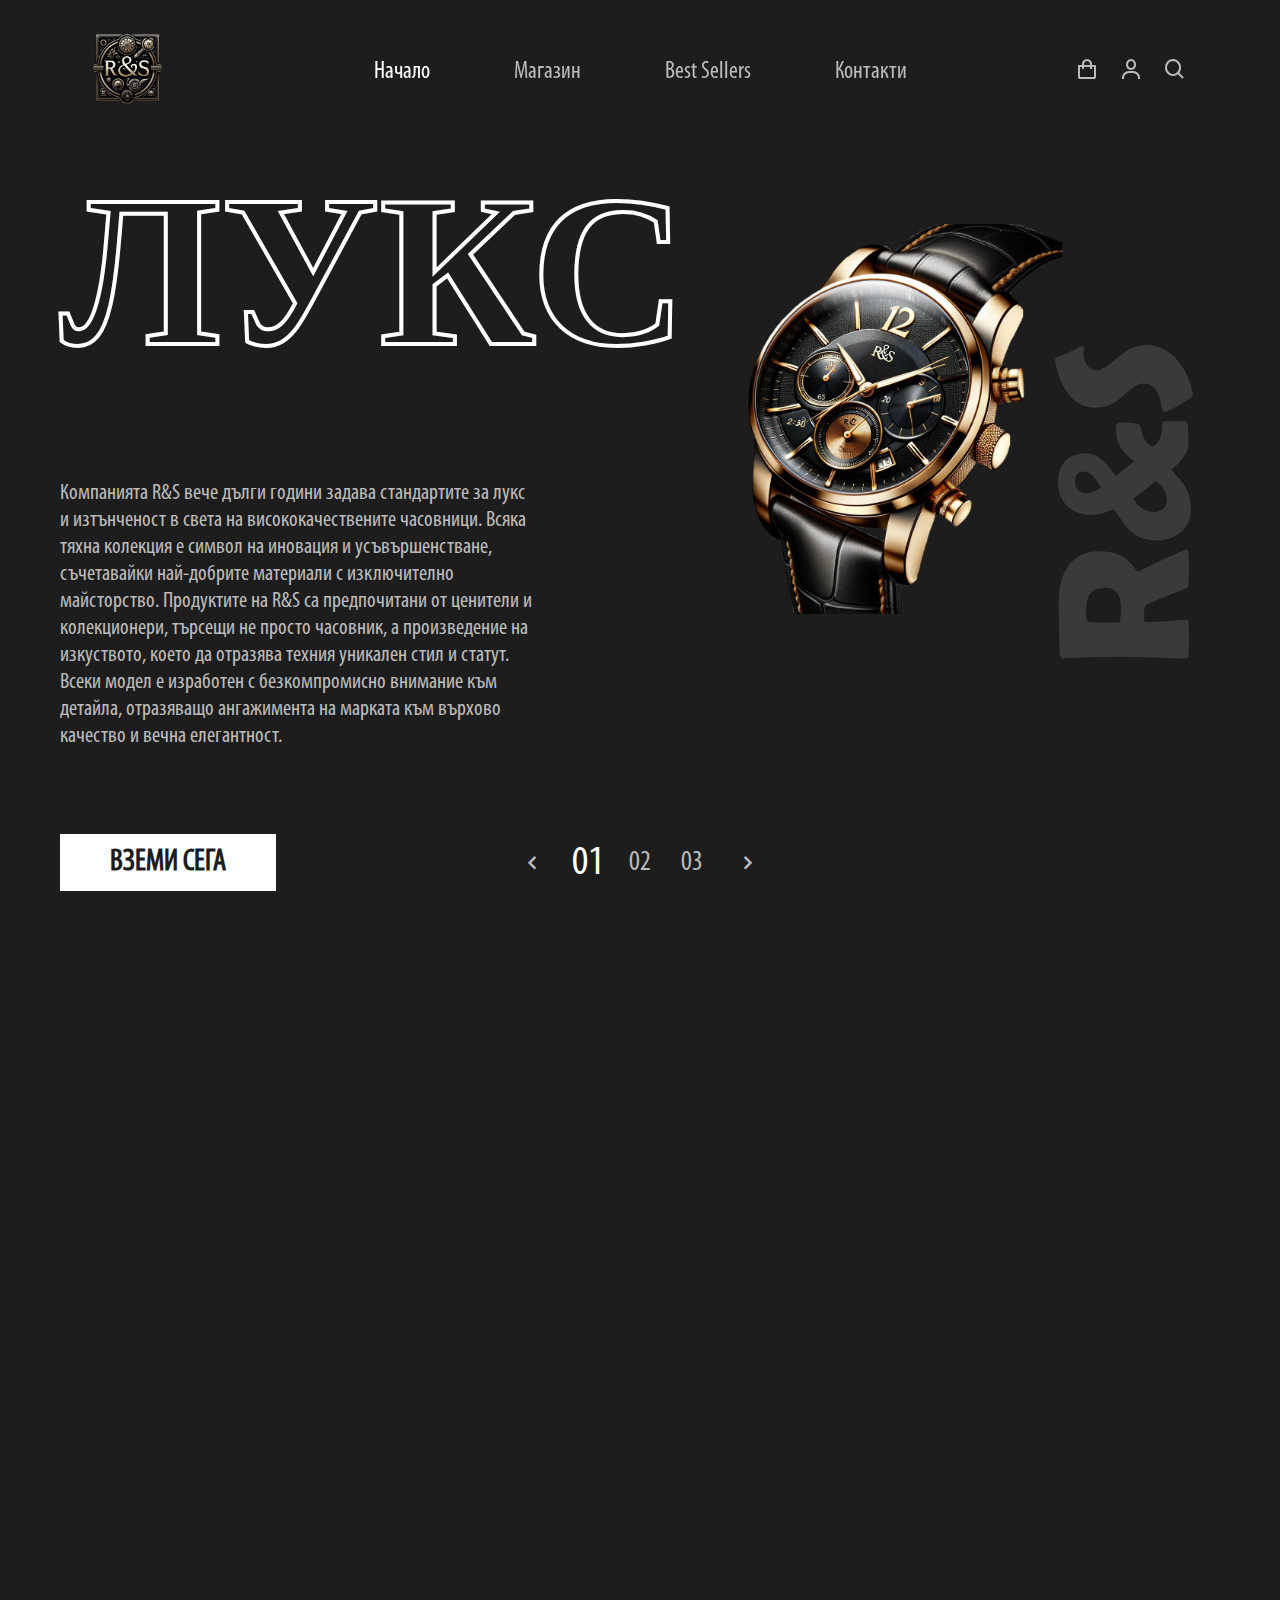
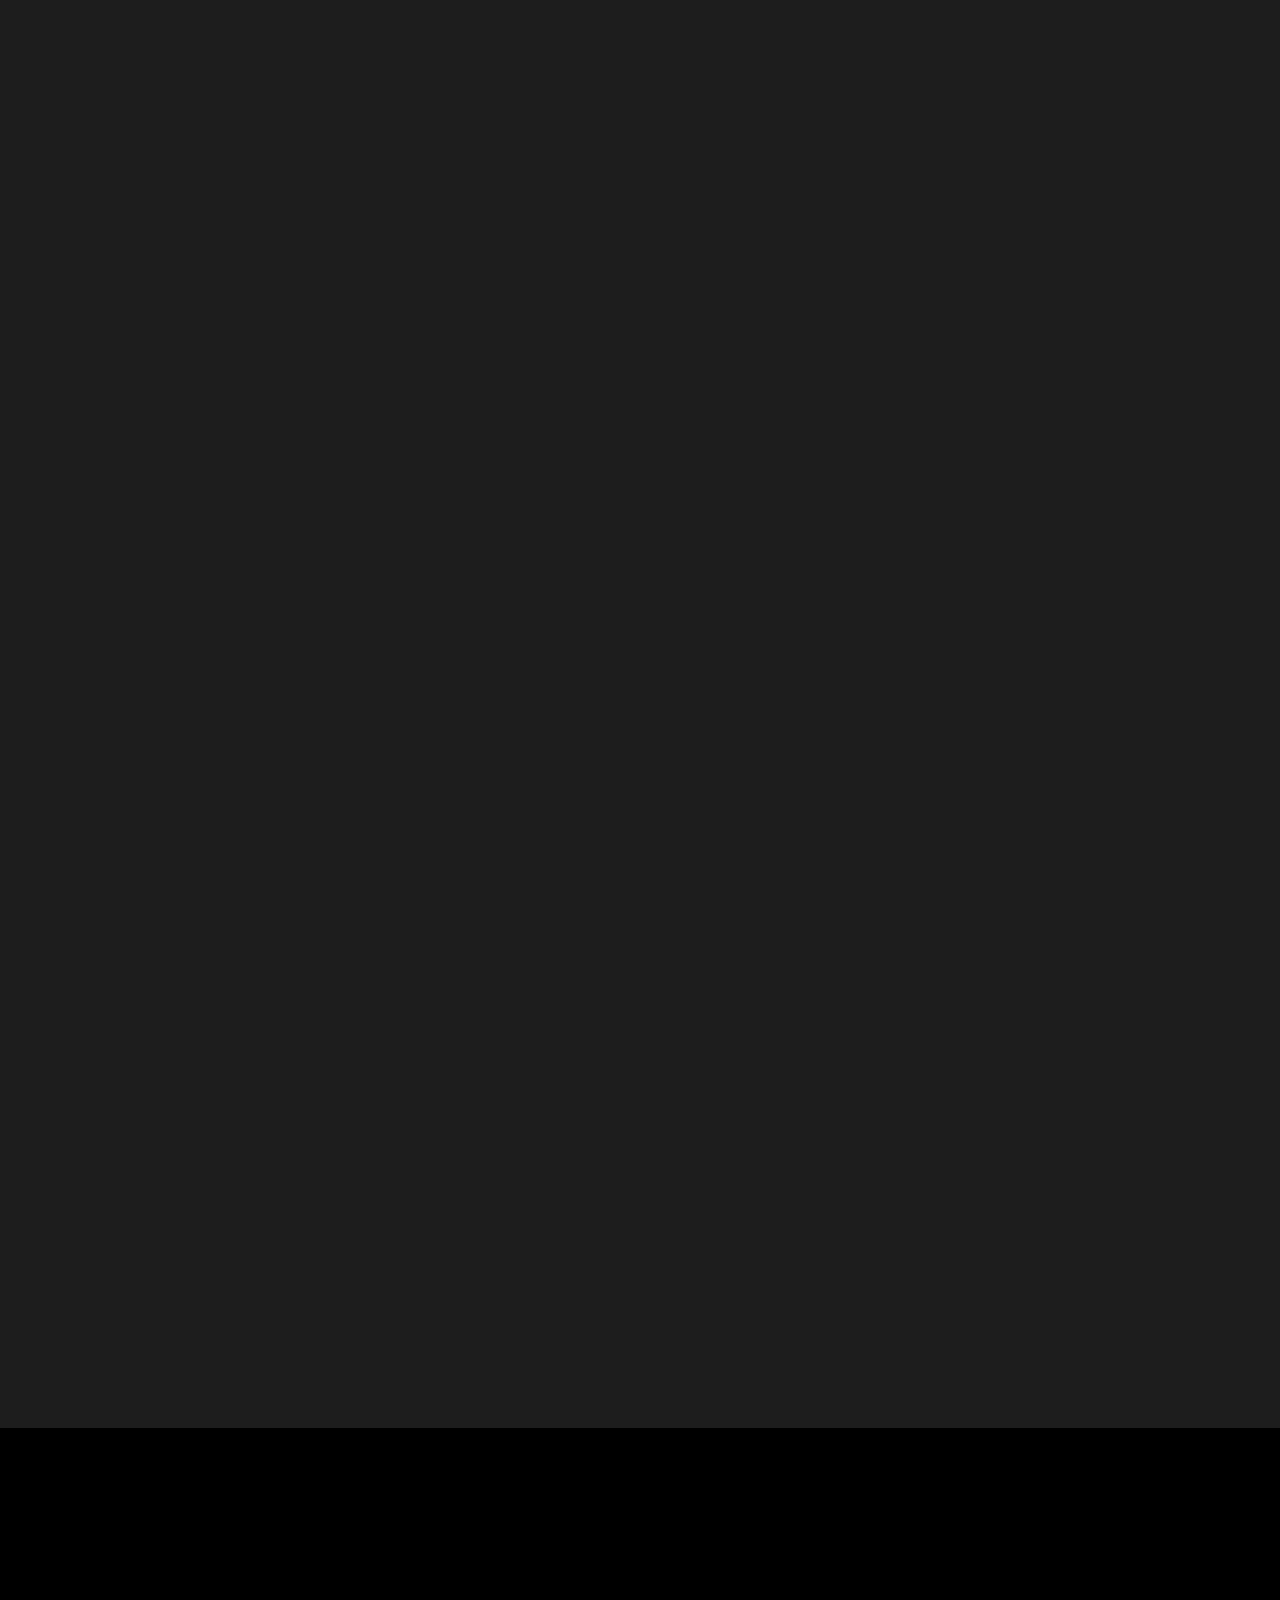
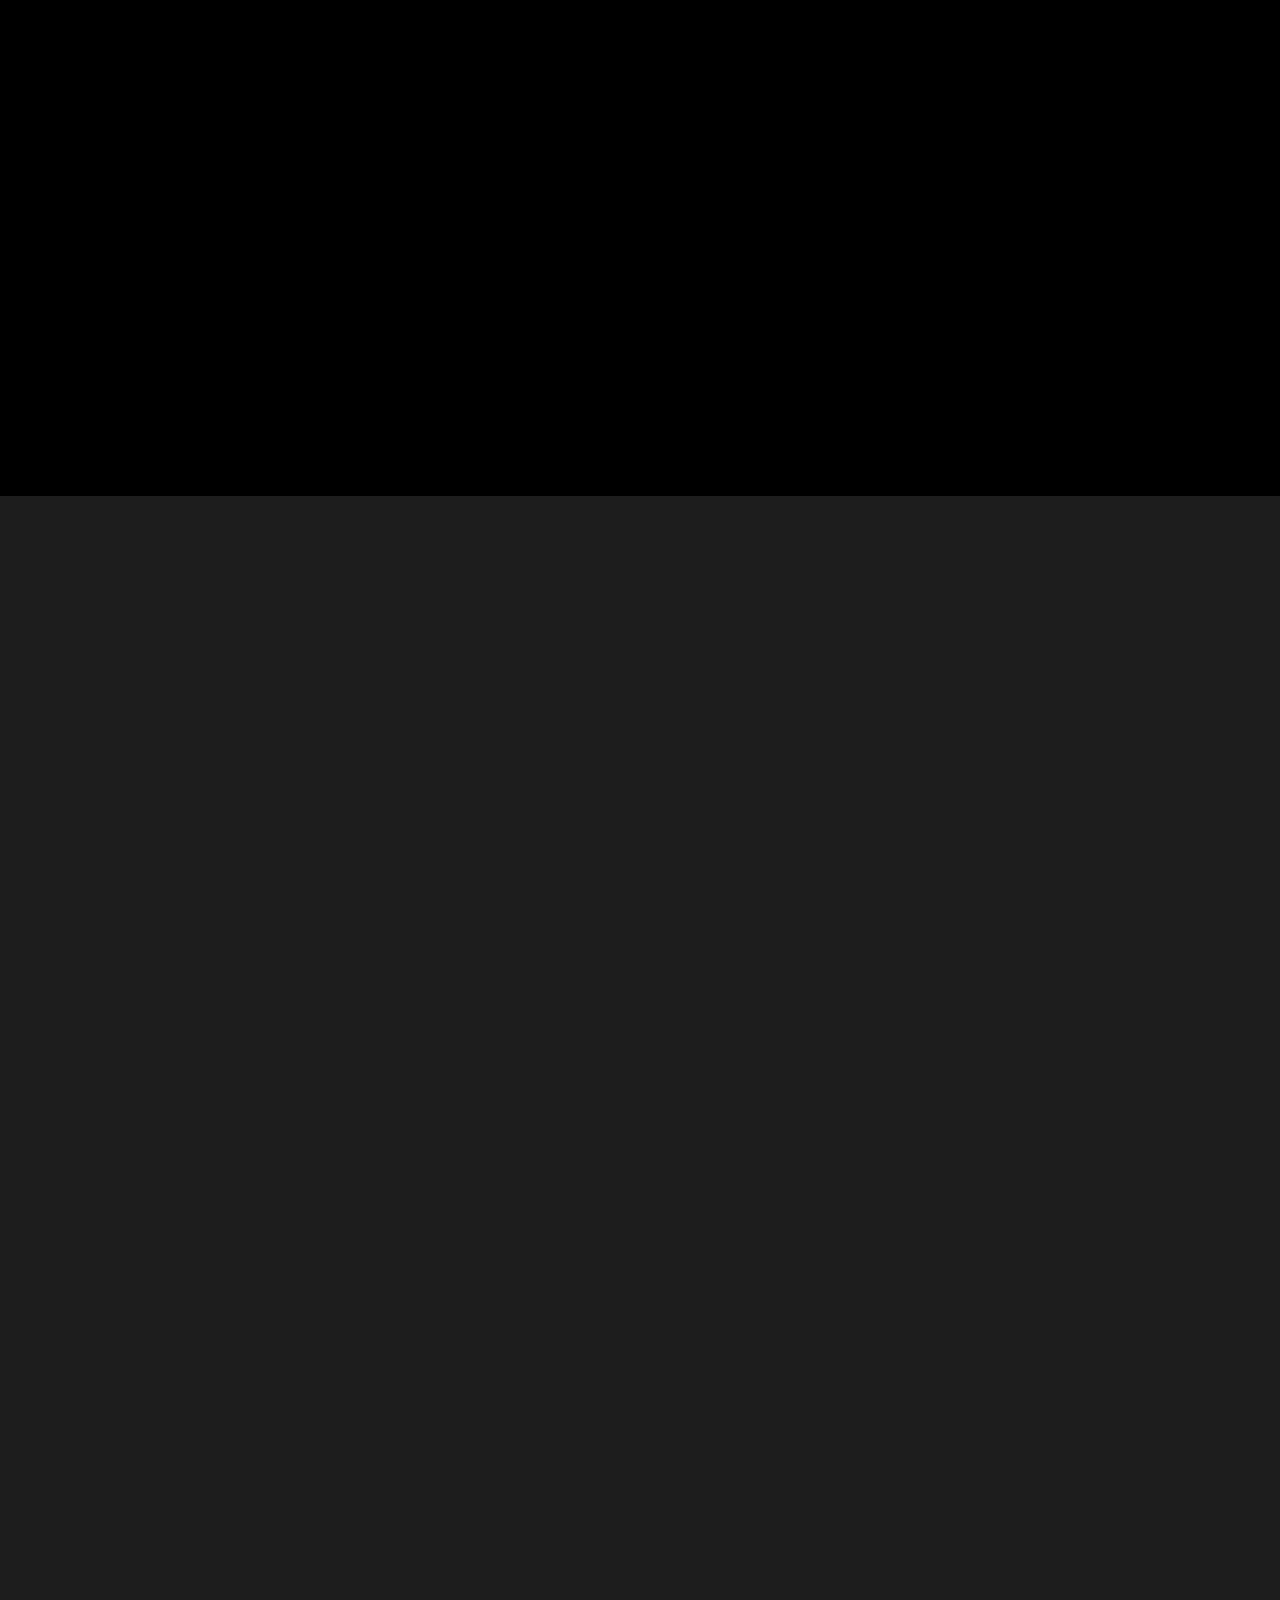
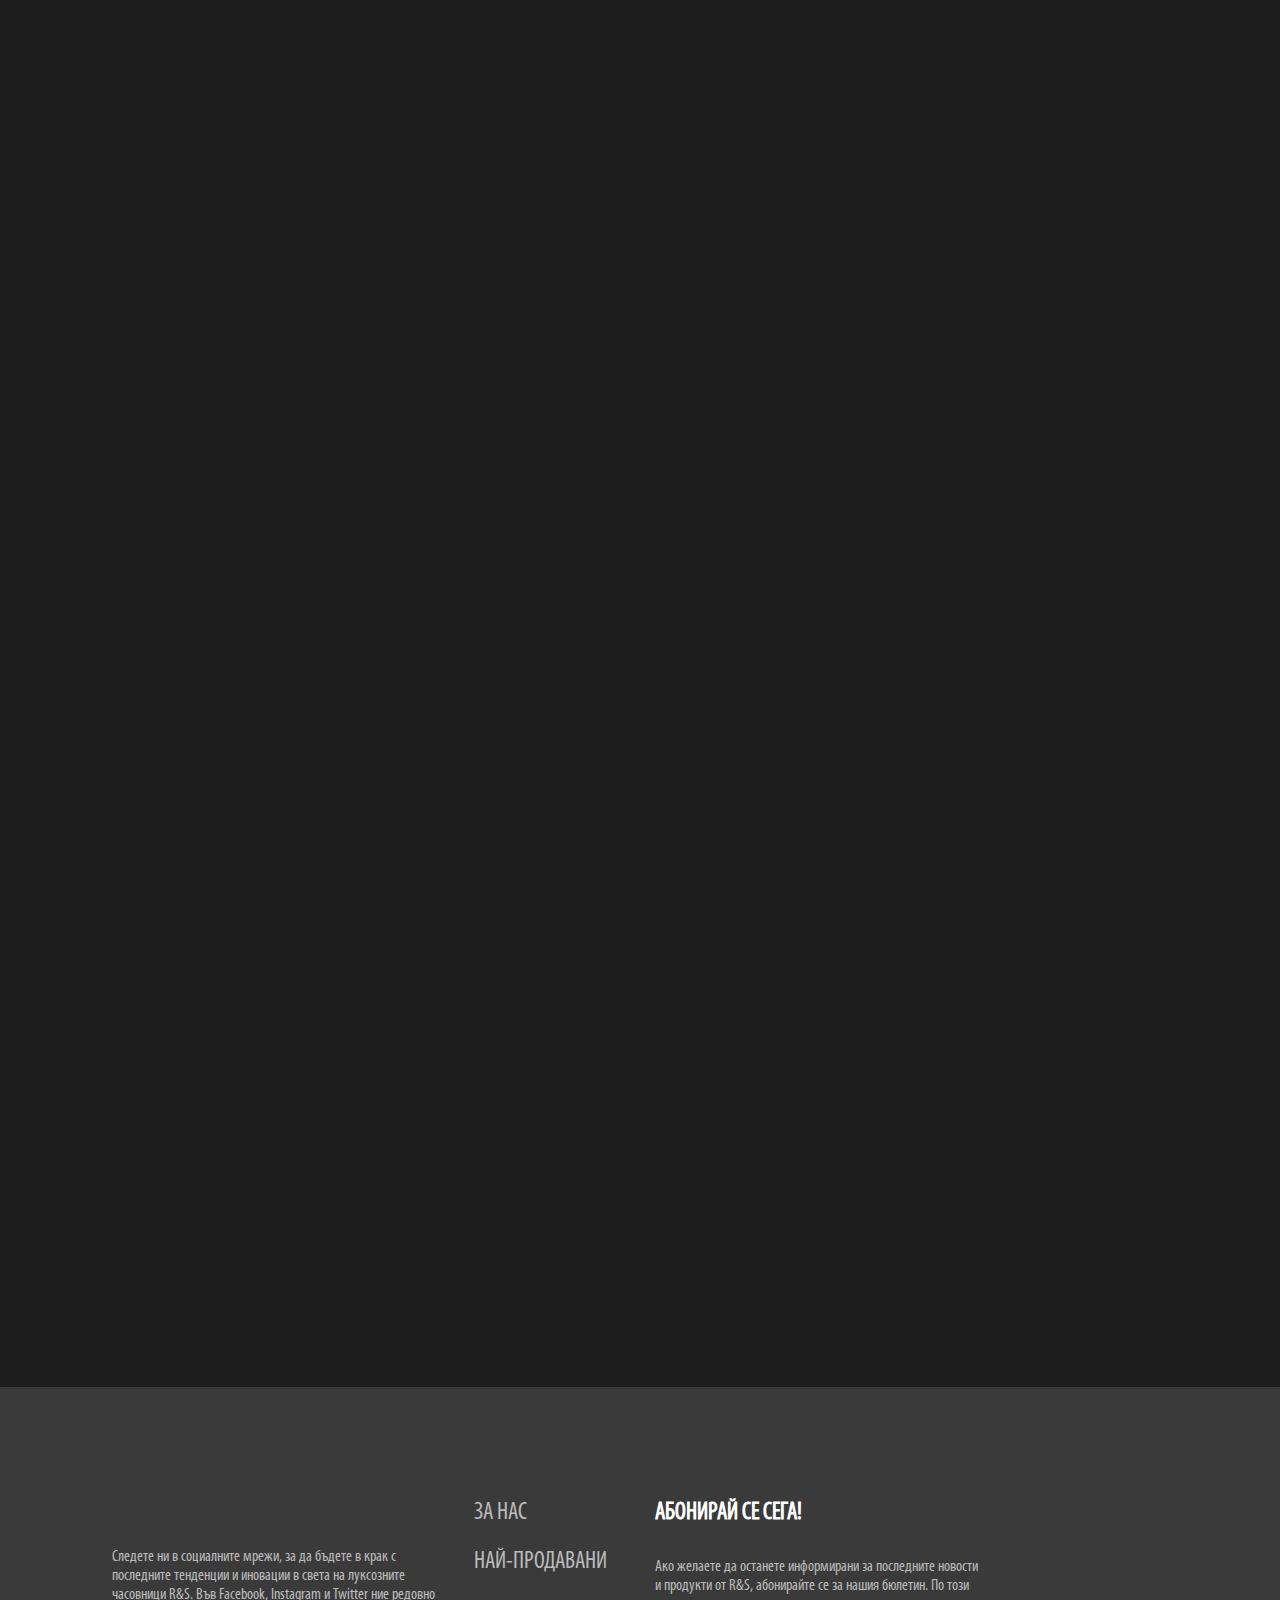
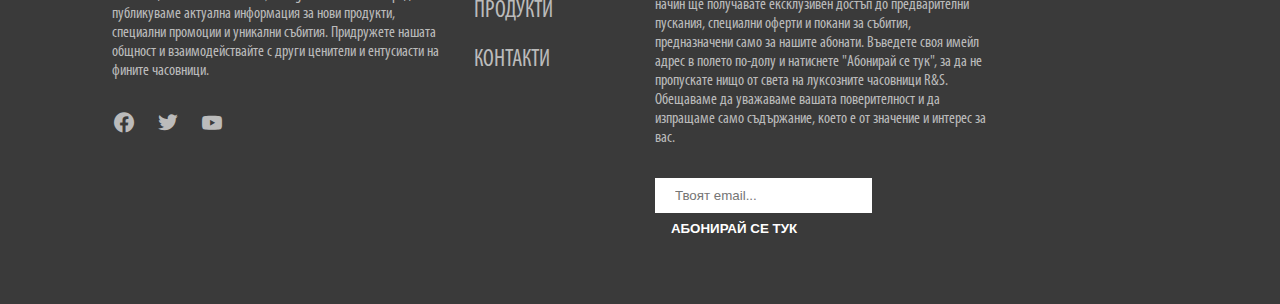
==== index.html @ 816dd7e7 "Update index.html" ====
<!DOCTYPE html>
<html lang="en">

<head>
    <meta charset="UTF-8">
    <meta http-equiv="X-UA-Compatible" content="IE=edge">
    <meta name="viewport" content="width=device-width, initial-scale=1.0">
    <title>R&S</title>
    <!-- boxicons -->
    <link rel="stylesheet" href="./boxicons-2.0.7/css/boxicons.min.css">
    <!-- app css -->
    <link rel="stylesheet" href="./grid.css">
    <link rel="stylesheet" href="./app.css">
</head>

<body>

    <!-- header -->
    <header>
        <a href="#" class="logo">
            <img src="./images/logo_2.png" width="70px" height="70px" alt="">
        </a>
        <div class="main-menu-wrapper">
            <ul class="main-menu">
                <li><a href="#" class="active">Начало</a></li>
                <li><a href="#">Магазин</a></li>
                <li><a href="#">Best sellers</a></li>
                <li><a href="#">Контакти</a></li>
            </ul>
        </div>
        <ul class="user-menu">
            <li><a href="#"><i class='bx bx-shopping-bag'></i></a></li>
            <li><a href="#"><i class='bx bx-user'></i></a></li>
            <li><a href="#"><i class='bx bx-search'></i></a></li>
        </ul>
    </header>
    <!-- end header -->

    <!-- hero slide -->
    <div class="hero">
        <div class="slide-container" id="hero-slide">
            <!-- slide item -->
            <div class="slide">
                <div class="slide-txt">
                    <div class="slide-title">
                        <h3>ЛУКС</h3>
                    </div>
                    <div class="slide-description">
                        <p>
                            Компанията R&S вече дълги години задава стандартите за лукс и изтънченост в света на висококачествените часовници. Всяка тяхна колекция е символ на иновация и усъвършенстване, съчетавайки най-добрите материали с изключително майсторство. Продуктите на R&S са предпочитани от ценители и колекционери, търсещи не просто часовник, а произведение на изкуството, което да отразява техния уникален стил и статут. Всеки модел е изработен с безкомпромисно внимание към детайла, отразяващо ангажимента на марката към върхово качество и вечна елегантност.</p>
                    </div>
                    <div class="slide-btn">
                        <a href="#" class="hero-btn">
                            Вземи СЕГА
                        </a>
                    </div>
                </div>
                <div class="slide-img">
                    <img src="./images/1.png" alt="">
                </div>
            </div>
            <!-- end slide item -->
            <!-- slide item -->
            <div class="slide">
                <div class="slide-txt">
                    <div class="slide-title">
                        <h3>КЛАСА</h3>
                    </div>
                    <div class="slide-description">
                        <p>
                            Компанията R&S вече дълги години задава стандартите за лукс и изтънченост в света на висококачествените часовници. Всяка тяхна колекция е символ на иновация и усъвършенстване, съчетавайки най-добрите материали с изключително майсторство. Продуктите на R&S са предпочитани от ценители и колекционери, търсещи не просто часовник, а произведение на изкуството, което да отразява техния уникален стил и статут. Всеки модел е изработен с безкомпромисно внимание към детайла, отразяващо ангажимента на марката към върхово качество и вечна елегантност.</p>
                    </div>
                    <div class="slide-btn">
                        <a href="#" class="hero-btn">
                            buy now
                        </a>
                    </div>
                </div>
                <div class="slide-img">
                    <img src="./images/3.png" alt="">
                </div>
            </div>
            <!-- end slide item -->
            <!-- slide item -->
            <div class="slide">
                <div class="slide-txt">
                    <div class="slide-title">
                        <h3>ГЪЗАРИЯ</h3>
                    </div>
                    <div class="slide-description">
                        <p>
                            Компанията R&S вече дълги години задава стандартите за лукс и изтънченост в света на висококачествените часовници. Всяка тяхна колекция е символ на иновация и усъвършенстване, съчетавайки най-добрите материали с изключително майсторство. Продуктите на R&S са предпочитани от ценители и колекционери, търсещи не просто часовник, а произведение на изкуството, което да отразява техния уникален стил и статут. Всеки модел е изработен с безкомпромисно внимание към детайла, отразяващо ангажимента на марката към върхово качество и вечна елегантност.</p>
                    </div>
                    <div class="slide-btn">
                        <a href="#" class="hero-btn">
                            buy now
                        </a>
                    </div>
                </div>
                <div class="slide-img">
                    <img src="./images/4.png" alt="">
                </div>
            </div>
            <!-- end slide item -->
            <div class="hero-txt">
                R&S
            </div>
            <!-- slide control -->
            <ul class="slide-control">
                <li class="slide-prev"><i class="bx bx-chevron-left"></i></li>
                <li class="slide-control-item active">01</li>
                <li class="slide-control-item">02</li>
                <li class="slide-control-item">03</li>
                <li class="slide-next"><i class="bx bx-chevron-right"></i></li>
            </ul>
            <!-- end slide control -->
        </div>
    </div>
    <!-- end hero slide -->

    <!-- category section -->
    <div class="section">
        <div class="section-title">
            <h3 class="second-title to-right show-on-scroll">Категория</h3>
            <h3 class="main-title to-left show-on-scroll">Избери твоята визия</h3>
        </div>
        <div class="section-content">
            <div class="row">
                <div class="col-4">
                    <div class="category-img to-top show-on-scroll">
                        <div class="category-img-inner" style="background-image: url(./images/1.jpg);"></div>
                        <div class="category-title">
                            Елегантност
                        </div>
                    </div>
                </div>
                <div class="col-4">
                    <div class="category-img to-top show-on-scroll">
                        <div class="category-img-inner" style="background-image: url(./images/2.jpg);"></div>
                        <div class="category-title">
                            Прецизност
                        </div>
                    </div>
                </div>
                <div class="col-4">
                    <div class="category-img to-top show-on-scroll">
                        <div class="category-img-inner" style="background-image: url(./images/3.jpg);"></div>
                        <div class="category-title">
                            Ексклузивност
                        </div>
                    </div>
                </div>
            </div>
        </div>
    </div>
    <!-- end category section -->

    <!-- new arrivals section -->
    <div class="section">
        <div class="section-title">
            <h3 class="second-title to-right show-on-scroll">Нови Часовници</h3>
            <h3 class="main-title to-left show-on-scroll">Нови попълнения</h3>
            <div class="btn-wrapper">
                <div class="to-top show-on-scroll">
                    <a href="#" class="btn ">Виж всички</a>
                </div>
            </div>
        </div>
        <div class="section-content">
            <div class="row">
                <div class="col-5 col-center">
                    <div class="to-right show-on-scroll">
                        <div class="product-card product-card-large">
                            <a href="#">
                                <div class="product-card-img">
                                    <img src="./images/3.png" alt="">
                                </div>
                                <h3 class="product-name">
                                    Луксозна Епоха
                                </h3>
                                <span class="product-price">
                                    $4,000
                                </span>
                            </a>
                            <button class="btn">Добави в количката</button>
                        </div>
                    </div>
                </div>
                <div class="col-7">
                    <div class="row">
                        <div class="col-6">
                            <div class="to-top show-on-scroll">
                                <div class="product-card">
                                    <a href="#">
                                        <div class="product-card-img">
                                            <img src="./images/7.png" alt="">
                                        </div>
                                        <h3 class="product-name">
                                            Кадифен Час
                                        </h3>
                                        <span class="product-price">
                                            $2,000
                                        </span>
                                    </a>
                                    <button class="btn">Добави в количката</button>
                                </div>
                            </div>
                        </div>
                        <div class="col-6">
                            <div class="to-top show-on-scroll">
                                <div class="product-card">
                                    <a href="#">
                                        <div class="product-card-img">
                                            <img src="./images/9.png" alt="">
                                        </div>
                                        <h3 class="product-name">
                                            Платинено Наследство
                                        </h3>
                                        <span class="product-price">
                                            $2,000
                                        </span>
                                    </a>
                                    <button class="btn">Добави в количката</button>
                                </div>
                            </div>
                        </div>
                        <div class="col-6">
                            <div class="to-top show-on-scroll">
                                <div class="product-card">
                                    <a href="#">
                                        <div class="product-card-img">
                                            <img src="./images/11.png" alt="">
                                        </div>
                                        <h3 class="product-name">
                                            Гранд Аристократ
                                        </h3>
                                        <span class="product-price">
                                            $5,500
                                        </span>
                                    </a>
                                    <button class="btn">Добави в количката</button>
                                </div>
                            </div>
                        </div>
                        <div class="col-6">
                            <div class="to-top show-on-scroll">
                                <div class="product-card">
                                    <a href="#">
                                        <div class="product-card-img">
                                            <img src="./images/5.png" alt="">
                                        </div>
                                        <h3 class="product-name">
                                            Императорско Затъмнение
                                        </h3>
                                        <span class="product-price">
                                            $3,500
                                        </span>
                                    </a>
                                    <button class="btn">Добави в количката</button>
                                </div>
                            </div>
                        </div>
                    </div>
                </div>
            </div>
        </div>
    </div>
    <!-- end new arrivals section -->

    <!-- special bike -->
    <div class="section special-section">
        <div class="section-title">
            <h3 class="second-title to-left show-on-scroll">
                Най-продаван
            </h3>
            <h3 class="main-title to-right show-on-scroll">Бърза Гъзария</h3>
            <div class="special-price to-top show-on-scroll">
                $2,500
            </div>
            <div class="to-top show-on-scroll">
                <a href="#" class="btn">Купи</a>
            </div>
        </div>
        <div class="special-img">
            <img src="./images/13.png" alt="" class="to-left show-on-scroll">
        </div>
    </div>
    <!-- end special bike -->

    <!-- popular section -->
    <div class="section">
        <div class="section-title">
            <h3 class="second-title to-right show-on-scroll">Най-търсени</h3>
            <h3 class="main-title to-left show-on-scroll">часовници</h3>
            <div class="btn-wrapper">
                <div class="to-top show-on-scroll">
                    <a href="#" class="btn">Виж всички</a>
                </div>
            </div>
        </div>
        <div class="section-content">
            <div class="row">
                <div class="col-3">
                    <div class="to-top show-on-scroll">
                        <div class="product-card">
                            <a href="#">
                                <div class="product-card-img">
                                    <img src="./images/4.png" alt="">
                                </div>
                                <h3 class="product-name">
                                    Кадифен Час
                                </h3>
                                <span class="product-price">
                                    $2,000
                                </span>
                            </a>
                            <button class="btn">Добави в количката</button>
                        </div>
                    </div>
                </div>
                <div class="col-3">
                    <div class="to-top show-on-scroll">
                        <div class="product-card">
                            <a href="#">
                                <div class="product-card-img">
                                    <img src="./images/6.png" alt="">
                                </div>
                                <h3 class="product-name">
                                    Империум Елит
                                </h3>
                                <span class="product-price">
                                    $2,700
                                </span>
                            </a>
                            <button class="btn">Добави в количката</button>
                        </div>
                    </div>
                </div>
                <div class="col-3">
                    <div class="to-top show-on-scroll">
                        <div class="product-card">
                            <a href="#">
                                <div class="product-card-img">
                                    <img src="./images/8.png" alt="">
                                </div>
                                <h3 class="product-name">
                                    Платинено Наследство
                                </h3>
                                <span class="product-price">
                                    $2,000
                                </span>
                            </a>
                            <button class="btn">Добави в количката</button>
                        </div>
                    </div>
                </div>
                <div class="col-3">
                    <div class="to-top show-on-scroll">
                        <div class="product-card">
                            <a href="#">
                                <div class="product-card-img">
                                    <img src="./images/12.png" alt="">
                                </div>
                                <h3 class="product-name">
                                    Регал Темпо
                                </h3>
                                <span class="product-price">
                                    $1,800
                                </span>
                            </a>
                            <button class="btn">Добави в количката</button>
                        </div>
                    </div>
                </div>
                <div class="col-3">
                    <div class="to-top show-on-scroll">
                        <div class="product-card">
                            <a href="#">
                                <div class="product-card-img">
                                    <img src="./images/11.png" alt="">
                                </div>
                                <h3 class="product-name">
                                    Веларио Елеганс
                                </h3>
                                <span class="product-price">
                                    $3,400
                                </span>
                            </a>
                            <button class="btn">Добави в количката</button>
                        </div>
                    </div>
                </div>
                <div class="col-3">
                    <div class="to-top show-on-scroll">
                        <div class="product-card">
                            <a href="#">
                                <div class="product-card-img">
                                    <img src="./images/3.png" alt="">
                                </div>
                                <h3 class="product-name">
                                    Прима Вивера
                                </h3>
                                <span class="product-price">
                                    $3,200
                                </span>
                            </a>
                            <button class="btn">Добави в количката</button>
                        </div>
                    </div>
                </div>
                <div class="col-3">
                    <div class="to-top show-on-scroll">
                        <div class="product-card">
                            <a href="#">
                                <div class="product-card-img">
                                    <img src="./images/9.png" alt="">
                                </div>
                                <h3 class="product-name">
                                    Аристократ
                                </h3>
                                <span class="product-price">
                                    $3,000
                                </span>
                            </a>
                            <button class="btn">Добави в количката</button>
                        </div>
                    </div>
                </div>
                <div class="col-3">
                    <div class="to-top show-on-scroll">
                        <div class="product-card">
                            <a href="#">
                                <div class="product-card-img">
                                    <img src="./images/7.png" alt="">
                                </div>
                                <h3 class="product-name">
                                    Кадифен Час
                                </h3>
                                <span class="product-price">
                                    $2,000
                                </span>
                            </a>
                            <button class="btn">Добави в количката</button>
                        </div>
                    </div>
                </div>
            </div>
        </div>
    </div>
    <!-- end popular section -->

    <!-- news section -->
    <div class="section">
        <div class="section-title">
            <h3 class="second-title to-right show-on-scroll">R&S</h3>
            <h3 class="main-title to-left show-on-scroll">Последни новини</h3>
            <div class="btn-wrapper">
                <div class=" to-top show-on-scroll">
                    <a href="#" class="btn">Всички новини</a>
                </div>
            </div>
        </div>
        <div class="section-content">
            <div class="row">
                <div class="col-4">
                    <div class="news-card to-top show-on-scroll">
                        <a href="#" class="news-card-img">
                            <div class="img-wrapper">
                                <div class="img" style="background-image: url(./images/50.jpg.webp);"></div>
                            </div>
                        </a>
                        <h3 class="news-title">
                            <a href="#">
                                R&S Чества 50-годишнината си с Ограничена Серия Часовници
                            </a>
                        </h3>
                        <p class="news-preview">
                            По случай своята 50-годишнина, R&S изненада своите клиенти с лансирането на ограничена серия луксозни часовници. Серията включва модели с ръчно изработени циферблати и ексклузивни декорации от редки метали и скъпоценни камъни. Колекцията ще бъде представена на специално събитие в Париж този уикенд, с очаквания за висок интерес от страна на колекционери и ценители на фини часовници.
                        </p>
                        <a href="#" class="btn">Още</a>
                    </div>
                </div>
                <div class="col-4">
                    <div class="news-card to-top show-on-scroll">
                        <a href="#" class="news-card-img">
                            <div class="img-wrapper">
                                <div class="img" style="background-image: url(./images/moon.jpg.webp);"></div>
                            </div>
                        </a>
                        <h3 class="news-title">
                            <a href="#">
                                R&S Пуска Нова Колекция "Лунно затъмнение"
                            </a>
                        </h3>
                        <p class="news-preview">
                            R&S официално обяви пускането на своята нова колекция луксозни часовници "Лунно затъмнение". Колекцията се характеризира с интегриране на астрономически елементи в дизайна, включително зодиакални знаци и фази на Луната. "Стелар" ще бъде достъпна за покупка от началото на следващия месец в избрани бутици по целия свят.
                        </p>
                        <a href="#" class="btn">Още</a>
                    </div>
                </div>
                <div class="col-4">
                    <div class="news-card to-top show-on-scroll">
                        <a href="#" class="news-card-img">
                            <div class="img-wrapper">
                                <div class="img" style="background-image: url(./images/eco.jpg.webp);"></div>
                            </div>
                        </a>
                        <h3 class="news-title">
                            <a href="#">
                                R&S Обявява Партньорство с Екологична Организация
                            </a>
                        </h3>
                        <p class="news-preview">
                            В стремежа си към устойчивост, R&S обяви ново партньорство с международната екологична организация Green Future. Целта на партньорството е да се подпомогне производството на екологично чисти часовници, като се използват рециклирани и биоразградими материали във всички нови модели на марката.
                        </p>
                        <a href="#" class="btn">Още</a>
                    </div>
                </div>
            </div>
        </div>
    </div>
    <!-- end news section -->

    <!-- footer section -->
    <footer>
        <div class="section-content">
            <div class="row">
                <div class="col-4">
                    <a href="#" class="logo">
                        <img src="./images/TuaBike.png" alt="">
                    </a>
                    <p class="footer-description">
                        Следете ни в социалните мрежи, за да бъдете в крак с последните тенденции и иновации в света на луксозните часовници R&S. Във Facebook, Instagram и Twitter ние редовно публикуваме актуална информация за нови продукти, специални промоции и уникални събития. Придружете нашата общност и взаимодействайте с други ценители и ентусиасти на фините часовници.
                    </p>
                    <ul class="socials">
                        <li><a href="#"><i class="bx bxl-facebook-circle"></i></a></li>
                        <li><a href="#"><i class="bx bxl-twitter"></i></a></li>
                        <li><a href="#"><i class="bx bxl-youtube"></i></a></li>
                    </ul>
                </div>
                <div class="col-2">
                    <ul class="footer-menu">
                        <li><a href="#">За нас</a></li>
                        <li><a href="#">Най-продавани</a></li>
                        <li><a href="#">Продукти</a></li>
                        <li><a href="#">Контакти</a></li>
                </div>
                <div class="col-4">
                    <h3 class="footer-header">
                        Абонирай се сега!
                    </h3>
                    <p class="footer-description">Ако желаете да останете информирани за последните новости и продукти от R&S, абонирайте се за нашия бюлетин. По този начин ще получавате ексклузивен достъп до предварителни пускания, специални оферти и покани за събития, предназначени само за нашите абонати. Въведете своя имейл адрес в полето по-долу и натиснете "Абонирай се тук", за да не пропускате нищо от света на луксозните часовници R&S. Обещаваме да уважаваме вашата поверителност и да изпращаме само съдържание, което е от значение и интерес за вас.</p>
                    <div class="subscribe-form">
                        <input type="text" name="" placeholder="Твоят email...">
                        <button class="btn"> Абонирай се тук</button>
                    </div>
                </div>
            </div>
        </div>
    </footer>
    <!-- end footer section -->

    <!-- app js -->
    <script src="./app.js"></script>

</body>

</html>
---- grid.css ----
.row {
    display: flex;
    flex-wrap: wrap;
    margin: 0 -15px;
}

[class*="col-"] {
    padding: 0 15px;
}

.col-1 {
    width: 8.33%;
}

.col-2 {
    width: 16.66%;
}

.col-3 {
    width: 25%;
}

.col-4 {
    width: 33.33%;
}

.col-5 {
    width: 41.66%;
}

.col-6 {
    width: 50%;
}

.col-7 {
    width: 58.33%;
}

.col-8 {
    width: 66.66%;
}

.col-9 {
    width: 75%;
}

.col-10 {
    width: 83.33%;
}

.col-11 {
    width: 91.66%;
}

.col-12 {
    width: 100%;
}
---- app.css ----
@font-face {
    font-family: MyriadProCondensed;
    src: url(./fonts/MyriadProCondensed/MyriadProCondensed.ttf);
}

@font-face {
    font-family: BerlinSansFBDemiBold;
    src: url(./fonts/BerlinSansFBDemiBold/BerlinSansFBDemiBold.ttf);
}

:root {
    --main-color: #1d1d1d;
    --second-color: #3a3a3a;
    --txt-color: #bbbbbb;
    --txt-white: #ffffff;
    --bg-black: #000;

    --header-height: 144px;
    --header-padding: 93px;
}

* {
    padding: 0;
    margin: 0;
    box-sizing: border-box;
    user-select: none;
}

body {
    background-color: var(--main-color);
    color: var(--txt-color);
    font-family: MyriadProCondensed, sans-serif;
    overflow-x: hidden;
}

a {
    text-decoration: none;
    color: unset;
    display: inline-block;
}

ul {
    list-style-type: none;
}

img {
    max-width: 100%;
}

header {
    height: var(--header-height);
    position: fixed;
    left: 0;
    top: 0;
    width: 100%;
    background-color: transparent;
    display: flex;
    align-items: center;
    justify-content: space-between;
    padding: 0 var(--header-padding);
    z-index: 99;
    transition: height 0.3s ease 0s, background-color 0.3s ease 0s;
}

header.shrink {
    height: 60px;
    background-color: var(--second-color);
}

.main-menu-wrapper {
    position: absolute;
    inset: 0;
    display: flex;
    align-items: center;
    justify-content: center;
    pointer-events: none;
}

.main-menu {
    display: flex;
    pointer-events: visible;
}

.main-menu > li > a {
    text-transform: capitalize;
    font-size: 1.5rem;
    color: var(--txt-color);
}

.main-menu > li > a.active {
    color: var(--txt-white);
}

.main-menu > li ~ li {
    margin-left: 84px;
}

.main-menu > li > a:hover,
.user-menu > li > a:hover {
    color: var(--txt-white);
}

.user-menu {
    display: flex;
    align-items: center;
    justify-content: center;
}

.user-menu > li > a > i {
    font-size: 1.5rem;
}

.user-menu > li ~ li {
    margin-left: 20px;
}

.hero {
    height: 100vh;
    padding-top: var(--header-height);
    position: relative;
}

.slide-container {
    height: 100%;
    position: relative;
}

.slide {
    display: flex;
    height: 0;
    overflow: hidden;
}

.slide.active {
    height: 100%;
}

.slide-img {
    width: 58%;
    padding-right: 60px;
    padding-top: 80px;
    z-index: 1;
}

.slide-img img {
    width: 100%;
    transform: rotate(-70deg);
    transform-origin: bottom;
    opacity: 0;
    transition: transform 1s cubic-bezier(0.175, 0.885, 0.32, 1.275),
        opacity 0.6s ease 0s;
}

.slide.active .slide-img img {
    transform: rotate(0);
    opacity: 1;
}

.slide-txt {
    width: 42%;
    padding-left: 60px;
}

.slide-title {
    width: max-content;
}

.slide-title > h3 {
    font-size: 13.5rem;
    font-family: BerlinSansFBDemiBold;
    color: var(--txt-white);
    text-transform: capitalize;
    -webkit-text-fill-color: transparent;
    -webkit-text-stroke-width: 4px;
    transform: translateX(-200px);
    transition: transform 0.5s ease 0s;
}

.slide.active .slide-title > h3 {
    transform: translateX(0);
}

.slide-description,
.slide-btn {
    margin-top: 84px;
}

.slide-description > p {
    font-size: 1.4rem;
    transition-delay: 0.3s;
}

.hero-btn {
    font-size: 1.9rem;
    font-weight: 700;
    text-transform: uppercase;
    padding: 10px 50px;
    background-color: var(--txt-white);
    color: var(--main-color);
    transition: transform 0.3s ease 0s;
}

.slide-description > p,
.slide-btn {
    transform: translateY(100px);
    opacity: 0;
    transition: transform 0.5s ease 0s, opacity 0.5s ease 0s;
}

.slide.active .slide-description > p,
.slide.active .slide-btn {
    transform: translateY(0);
    opacity: 1;
}

.slide-btn {
    transition-delay: 0.6s;
}

.hero-btn:hover {
    transform: translateY(-10px);
}

.hero-txt {
    position: absolute;
    text-transform: uppercase;
    font-family: BerlinSansFBDemiBold;
    font-size: 11.75rem;
    top: 253px;
    right: -5px;
    color: var(--second-color);
    transform: rotate(-90deg);
}

.slide-control {
    display: flex;
    align-items: center;
    position: absolute;
    z-index: 98;
    bottom: 20px;
    left: 50%;
    transform: translateX(-50%);
}

.slide-control > li {
    font-size: 1.75rem;
    display: flex;
    align-items: center;
    cursor: pointer;
    transition: transform 0.3s ease 0s;
}

.slide-control > li.active {
    transform: scale(1.5);
    color: var(--txt-white);
}

.slide-control > li ~ li {
    margin-left: 30px;
}

.slide-control > li:hover {
    color: var(--txt-white);
}

.section {
    padding: 12rem 0 0;
}

.section-content {
    padding: 7rem 7rem 0;
}

.section-title {
    font-family: BerlinSansFBDemiBold;
    text-align: center;
    position: relative;
}

.section-title > h3 {
    text-transform: uppercase;
}

.second-title {
    font-size: 5rem;
    color: var(--second-color);
    position: absolute;
    left: 24%;
    bottom: 40%;
    z-index: -1;
}

.main-title {
    font-size: 3.5rem;
    z-index: 1;
}

.category-img {
    padding: 4rem;
    height: 600px;
    overflow: hidden;
    position: relative;
    cursor: pointer;
}

.category-img-inner {
    position: absolute;
    top: 0;
    left: 0;
    height: 100%;
    width: 100%;
    background-position: bottom;
    background-size: cover;
    transition: transform 1s ease 0s;
}

.category-img:hover .category-img-inner {
    transform: scale(1.3);
}

.category-title {
    font-size: 4.5rem;
    font-weight: 700;
    padding: 2rem;
    position: absolute;
    bottom: 0;
    color: var(--txt-white);
    text-transform: capitalize;
}

.btn-wrapper {
    position: absolute;
    right: 7rem;
    top: 50%;
    transform: translateY(-50%);
}

.btn {
    padding: 0.5rem 1rem;
    border: none;
    outline: none;
    text-transform: uppercase;
    font-weight: 700;
    cursor: pointer;
    background-color: var(--second-color);
    color: var(--txt-white);
    transition: all 0.3s ease 0s;
}

.btn:hover {
    background-color: var(--txt-white);
    color: var(--main-color);
}

.product-card {
    padding: 20px;
    text-align: center;
    transition: background-color 0.3s ease 0s;
}

.product-card:hover {
    background-color: var(--bg-black);
}

.product-card-img {
    margin-bottom: 20px;
}

.product-name {
    font-size: 2rem;
    text-transform: uppercase;
    margin-bottom: 10px;
}

.product-card-large .product-name {
    font-size: 3rem;
}

.product-price {
    font-weight: 700;
    color: var(--txt-white);
    margin-bottom: 20px;
    display: block;
}

.product-card-large .product-price {
    font-size: 2rem;
}

.product-card-large .btn {
    font-size: 1.5rem;
    padding: 1rem 2rem;
}

.col-center {
    display: flex;
    align-items: center;
}

.special-section {
    position: relative;
    margin-bottom: 290px;
    padding-top: 4rem;
}

.special-section > .section-title {
    text-align: right;
    padding: 4rem 7rem;
    background-color: var(--bg-black);
}

.special-section .second-title {
    position: relative;
    font-size: 3.5rem;
    color: var(--txt-white);
    left: 0;
    z-index: unset;
}

.special-section .main-title {
    font-size: 9rem;
    -webkit-text-stroke-width: 2px;
    -webkit-text-fill-color: transparent;
}

.special-section .section-title .btn {
    position: relative;
    right: unset;
    top: unset;
    font-size: 2rem;
}

.special-section .special-price {
    font-size: 3rem;
    color: var(--txt-white);
    margin-bottom: 2rem;
}

.special-img {
    width: 50%;
    position: absolute;
    left: 7rem;
    bottom: -290px;
}

.news-card {
    padding: 20px;
}

.news-card-img {
    width: 100%;
    padding-top: 100%;
    position: relative;
}

.img-wrapper,
.img-wrapper .img {
    position: absolute;
    inset: 0;
    overflow: hidden;
}

.img-wrapper .img {
    background-position: center;
    background-size: cover;
    transition: transform 0.5s ease 0s;
}

.news-card:hover .img {
    transform: scale(1.2);
}

.news-card-img,
.news-title,
.news-preview {
    margin-bottom: 20px;
}

.news-title {
    font-size: 2rem;
    color: var(--txt-white);
}

footer {
    background-color: var(--second-color);
    margin-top: 90px;
    padding-bottom: 60px;
}

.footer-description {
    margin: 30px 0;
}

.socials {
    display: flex;
}

.socials > li ~ li {
    margin-left: 20px;
}

.socials > li > a {
    font-size: 1.5rem;
}

.socials > li > a:hover {
    color: var(--txt-white);
}

.footer-menu > li ~ li {
    margin-top: 20px;
}

.footer-menu > li > a {
    font-size: 1.5rem;
    text-transform: uppercase;
}

.footer-menu > li > a:hover {
    color: var(--txt-white);
}

.subscribe-form > input {
    border: none;
    outline: none;
    padding: 10px 20px;
}

.footer-header {
    font-size: 1.5rem;
    text-transform: uppercase;
    color: var(--txt-white);
}

.to-right {
    transform: translateX(-200px);
}

.to-left {
    transform: translateX(200px);
}

.to-right,
.to-left,
.to-top {
    opacity: 0;
    transition: all 1.5s ease 0s;
}

.to-right.show,
.to-left.show {
    opacity: 1;
    transform: translateX(0);
}

.to-top {
    transform: translateY(100px);
}

.to-top.show {
    transform: translateY(0);
    opacity: 1;
}
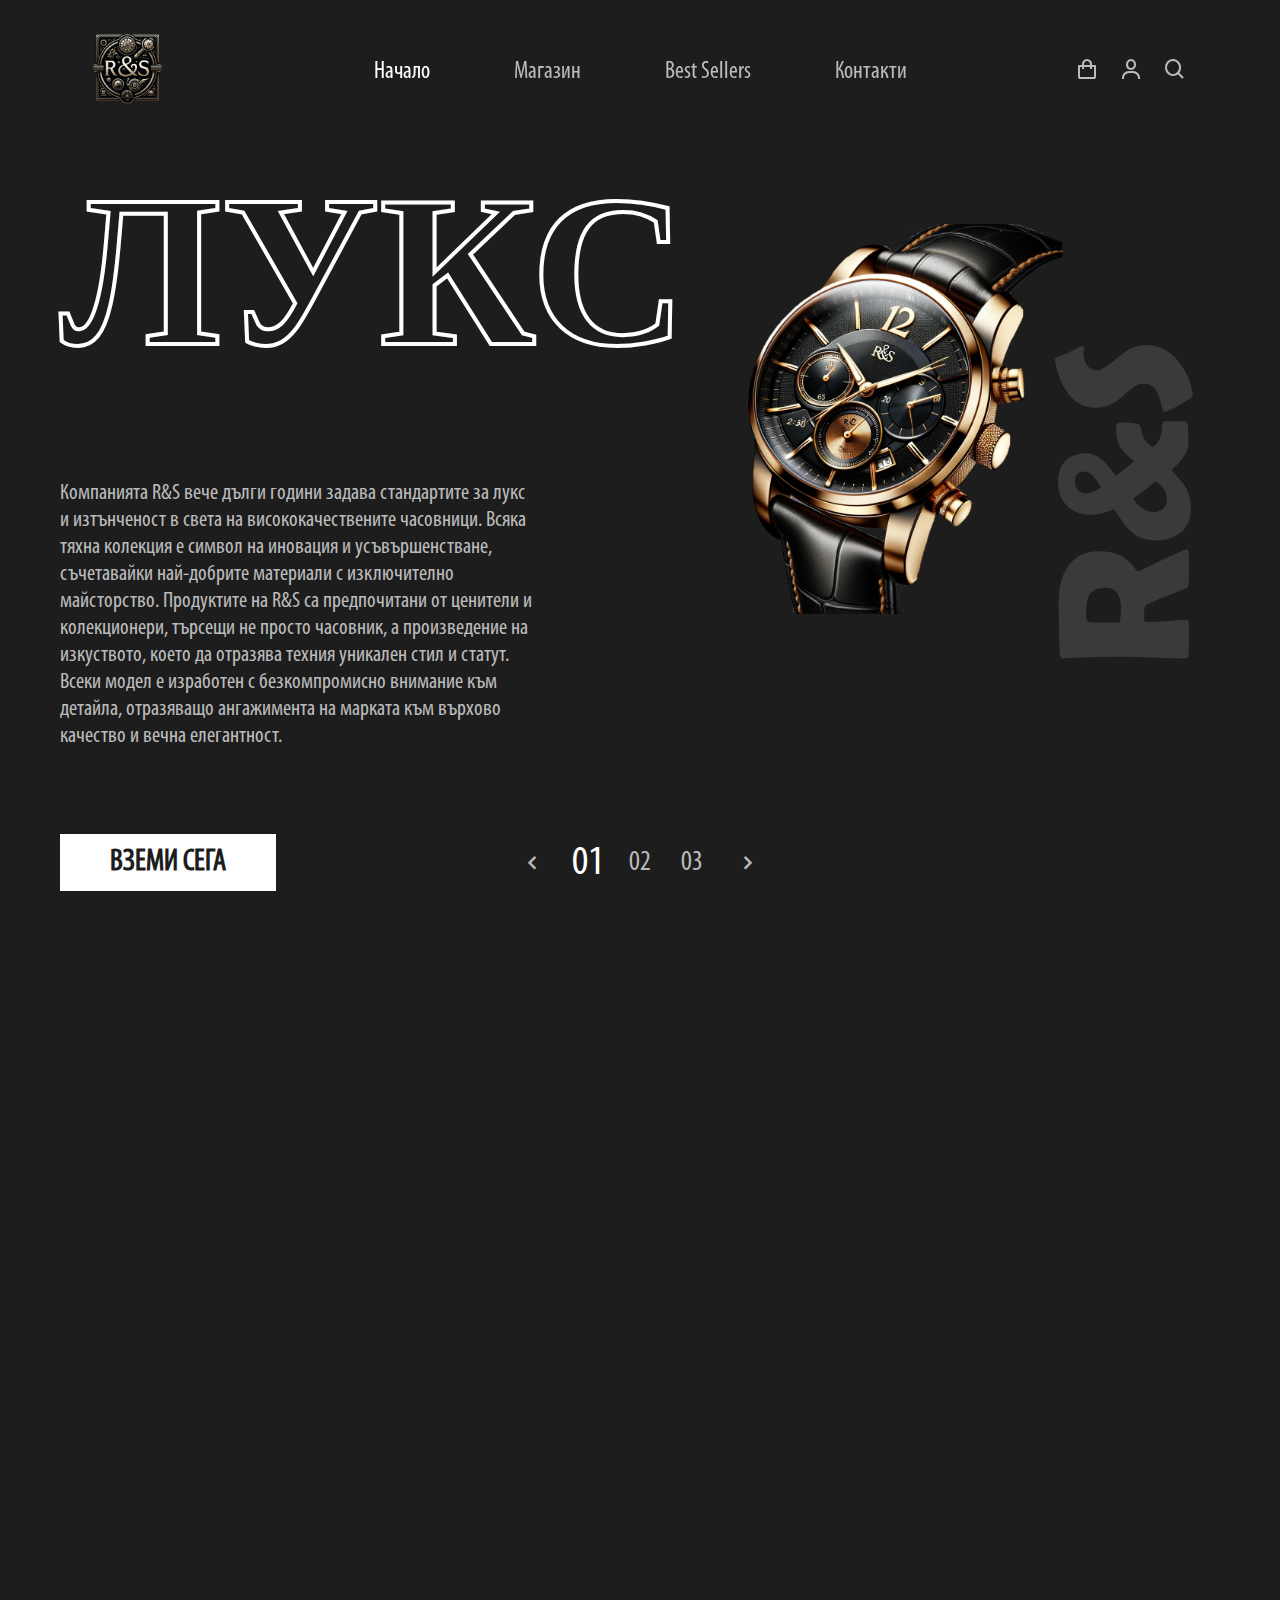
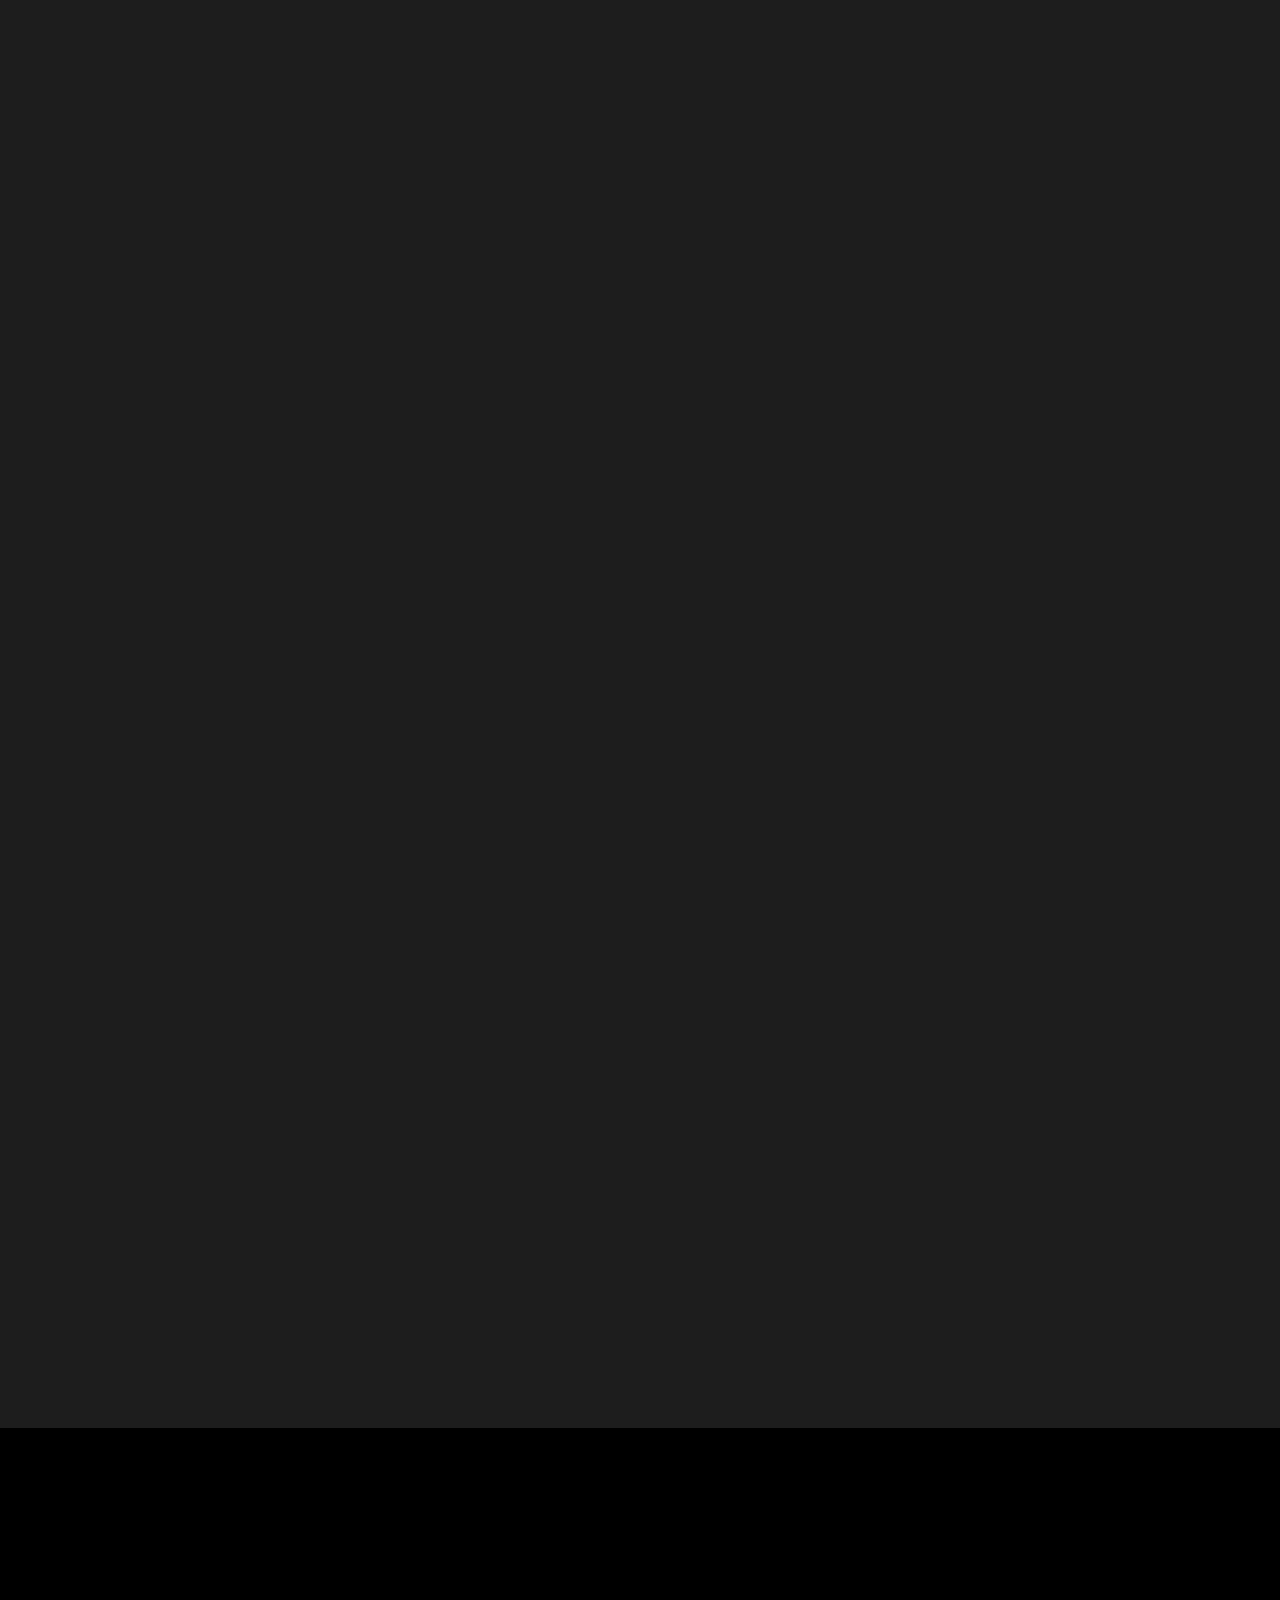
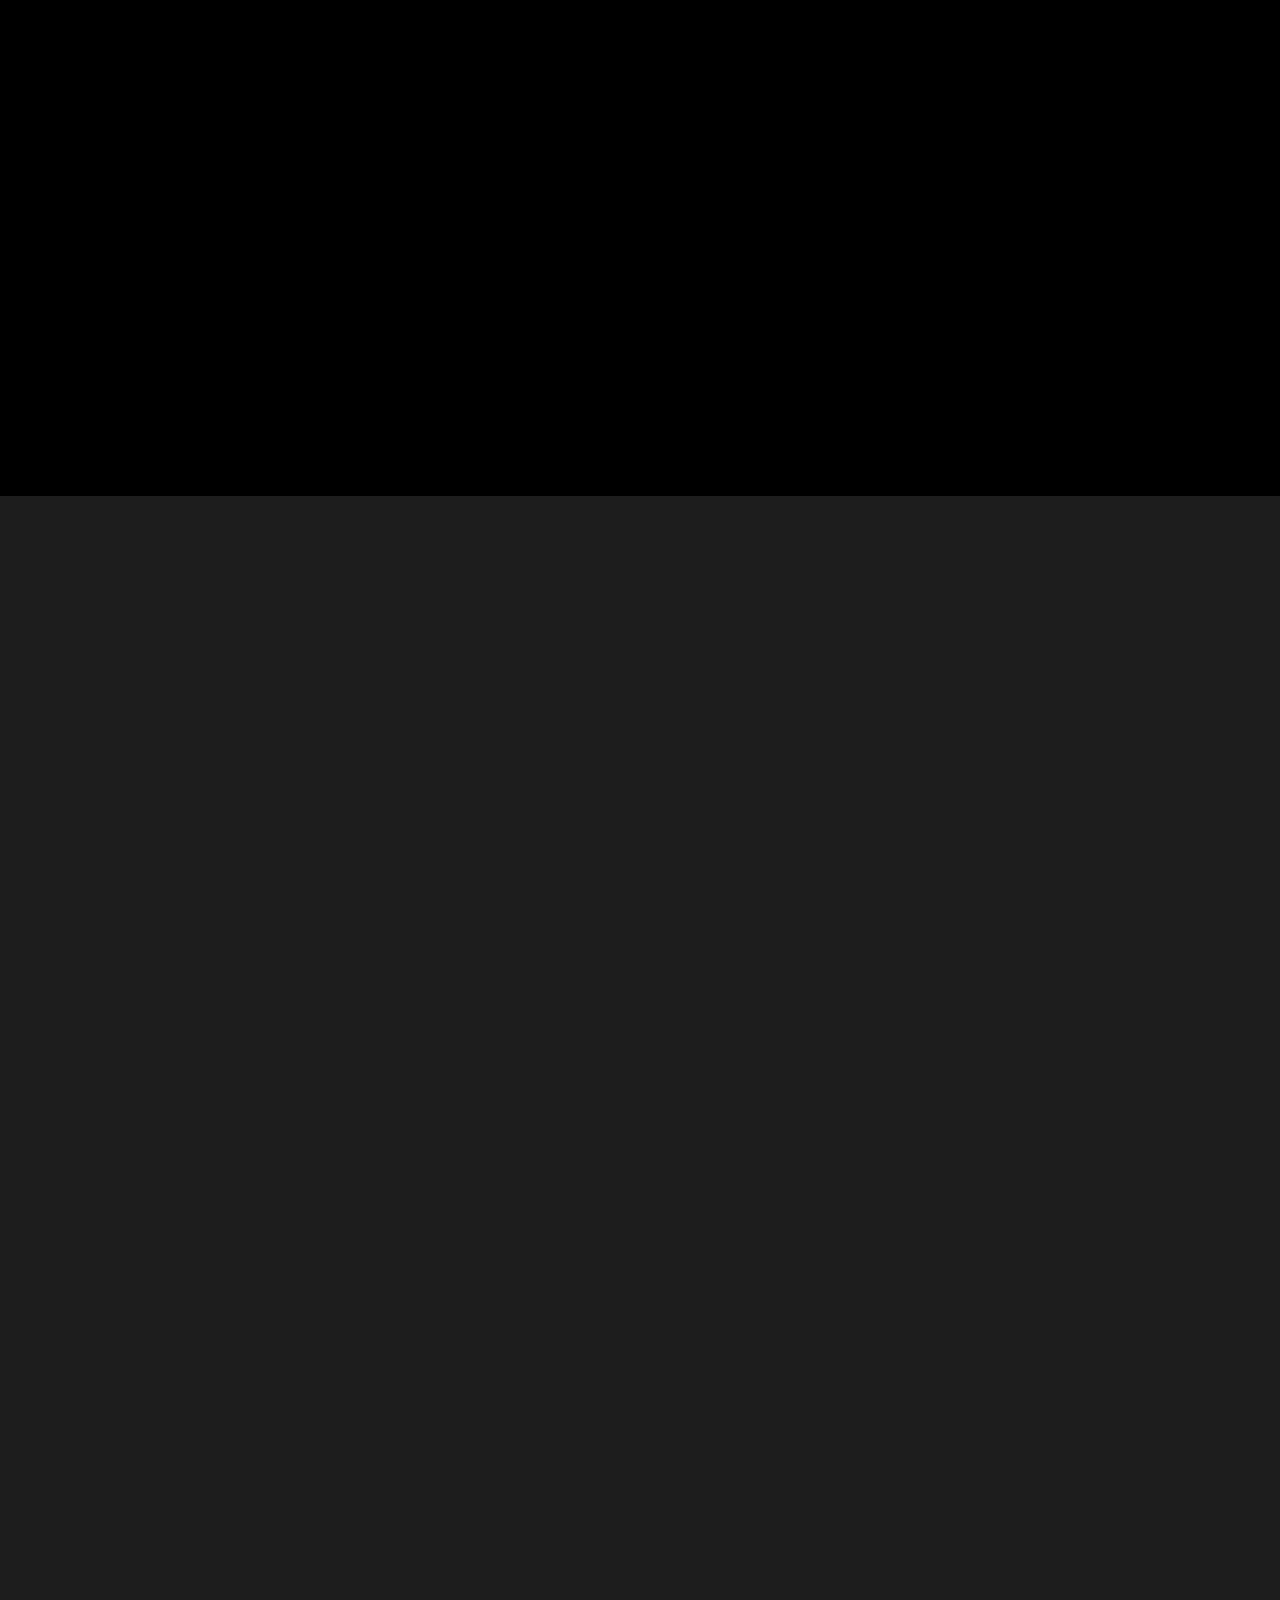
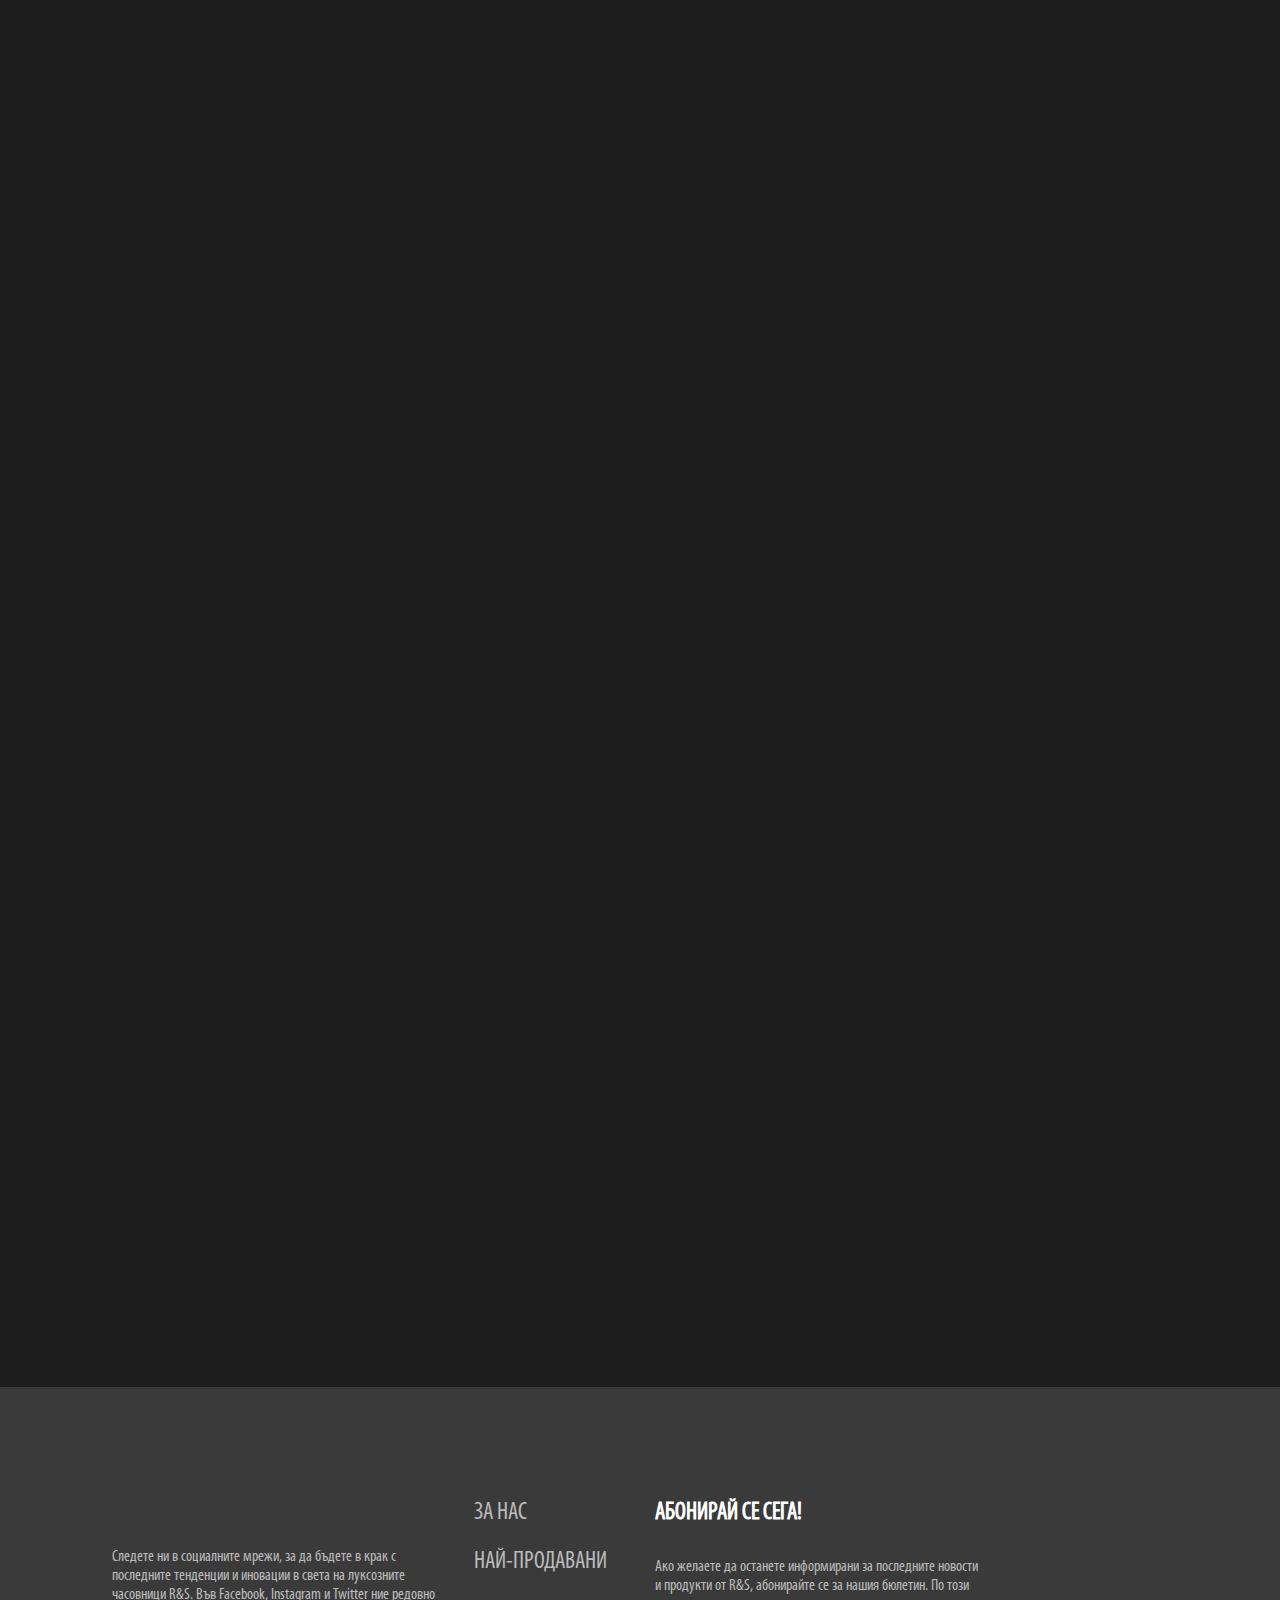
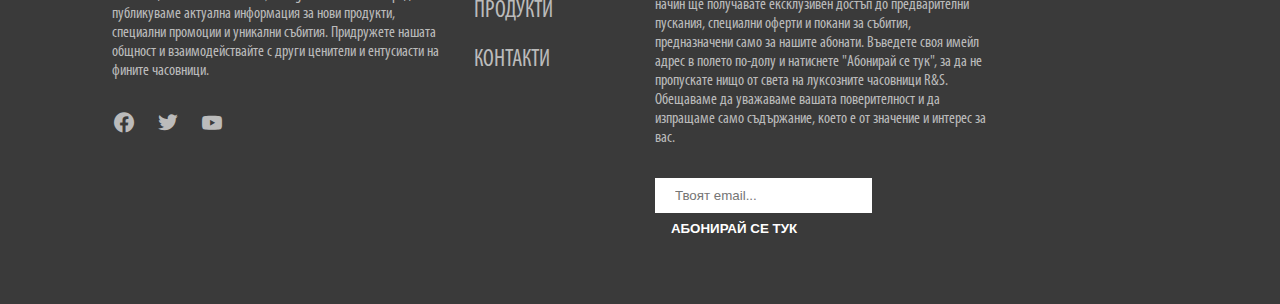
==== commit 358c905e: "Merge branch '2' of https://github.com/rikomeister/R-S into 2" ====
--- a/index.html
+++ b/index.html
@@ -475,7 +475,7 @@
                             </a>
                         </h3>
                         <p class="news-preview">
-                            По случай своята 50-годишнина, R&S изненада своите клиенти с лансирането на ограничена серия луксозни часовници. Серията включва модели с ръчно изработени циферблати и ексклузивни декорации от редки метали и скъпоценни камъни. Колекцията ще бъде представена на специално събитие в Париж този уикенд, с очаквания за висок интерес от страна на колекционери и ценители на фини часовници.
+                            По случай своята 15-годишнина, R&S изненада своите клиенти с лансирането на ограничена серия луксозни часовници. Серията включва модели с ръчно изработени циферблати и ексклузивни декорации от редки метали и скъпоценни камъни. Колекцията ще бъде представена на специално събитие в Париж този уикенд, с очаквания за висок интерес от страна на колекционери и ценители на фини часовници.
                         </p>
                         <a href="#" class="btn">Още</a>
                     </div>
@@ -489,11 +489,11 @@
                         </a>
                         <h3 class="news-title">
                             <a href="#">
-                                R&S Пуска Нова Колекция "Лунно затъмнение"
+                                R&S Пуска Нова Колекция "Стелар"
                             </a>
                         </h3>
                         <p class="news-preview">
-                            R&S официално обяви пускането на своята нова колекция луксозни часовници "Лунно затъмнение". Колекцията се характеризира с интегриране на астрономически елементи в дизайна, включително зодиакални знаци и фази на Луната. "Стелар" ще бъде достъпна за покупка от началото на следващия месец в избрани бутици по целия свят.
+                            R&S официално обяви пускането на своята нова колекция луксозни часовници "Стелар". Колекцията се характеризира с интегриране на астрономически елементи в дизайна, включително зодиакални знаци и фази на Луната. "Стелар" ще бъде достъпна за покупка от началото на следващия месец в избрани бутици по целия свят.
                         </p>
                         <a href="#" class="btn">Още</a>
                     </div>
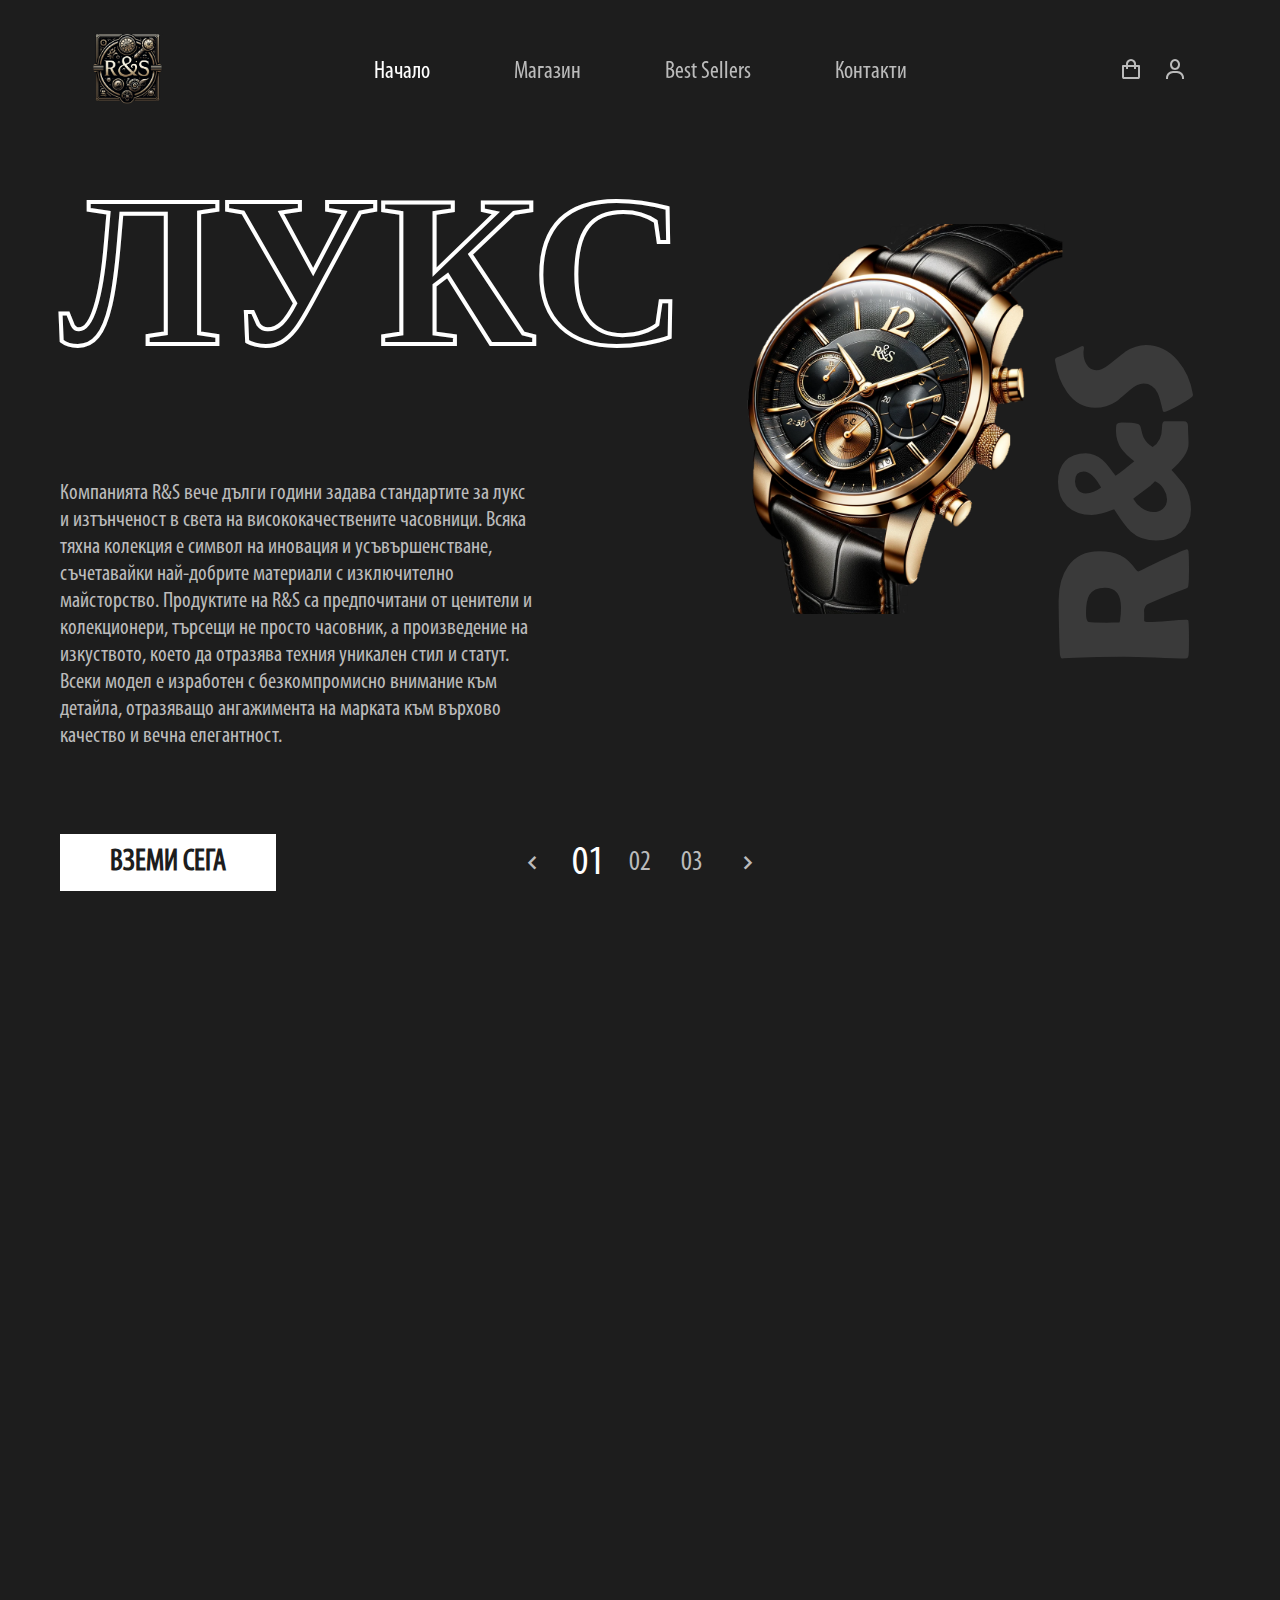
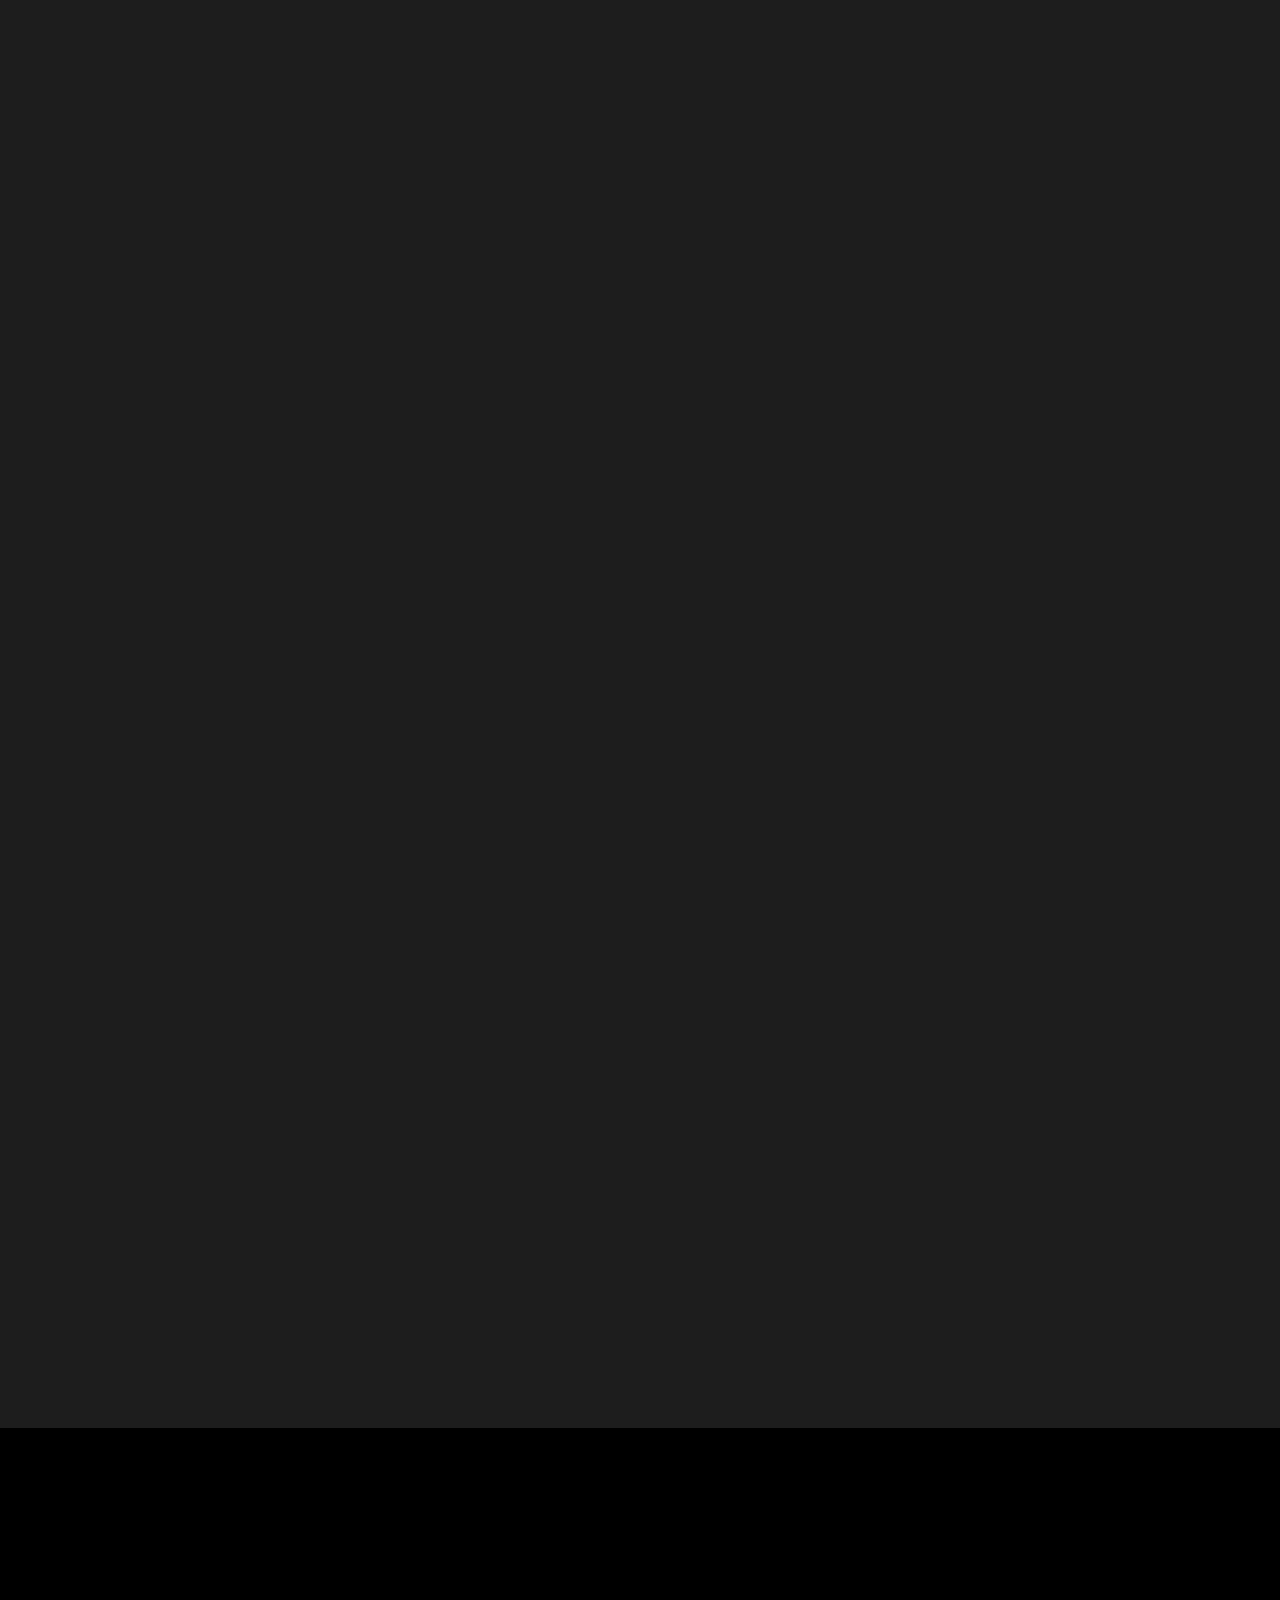
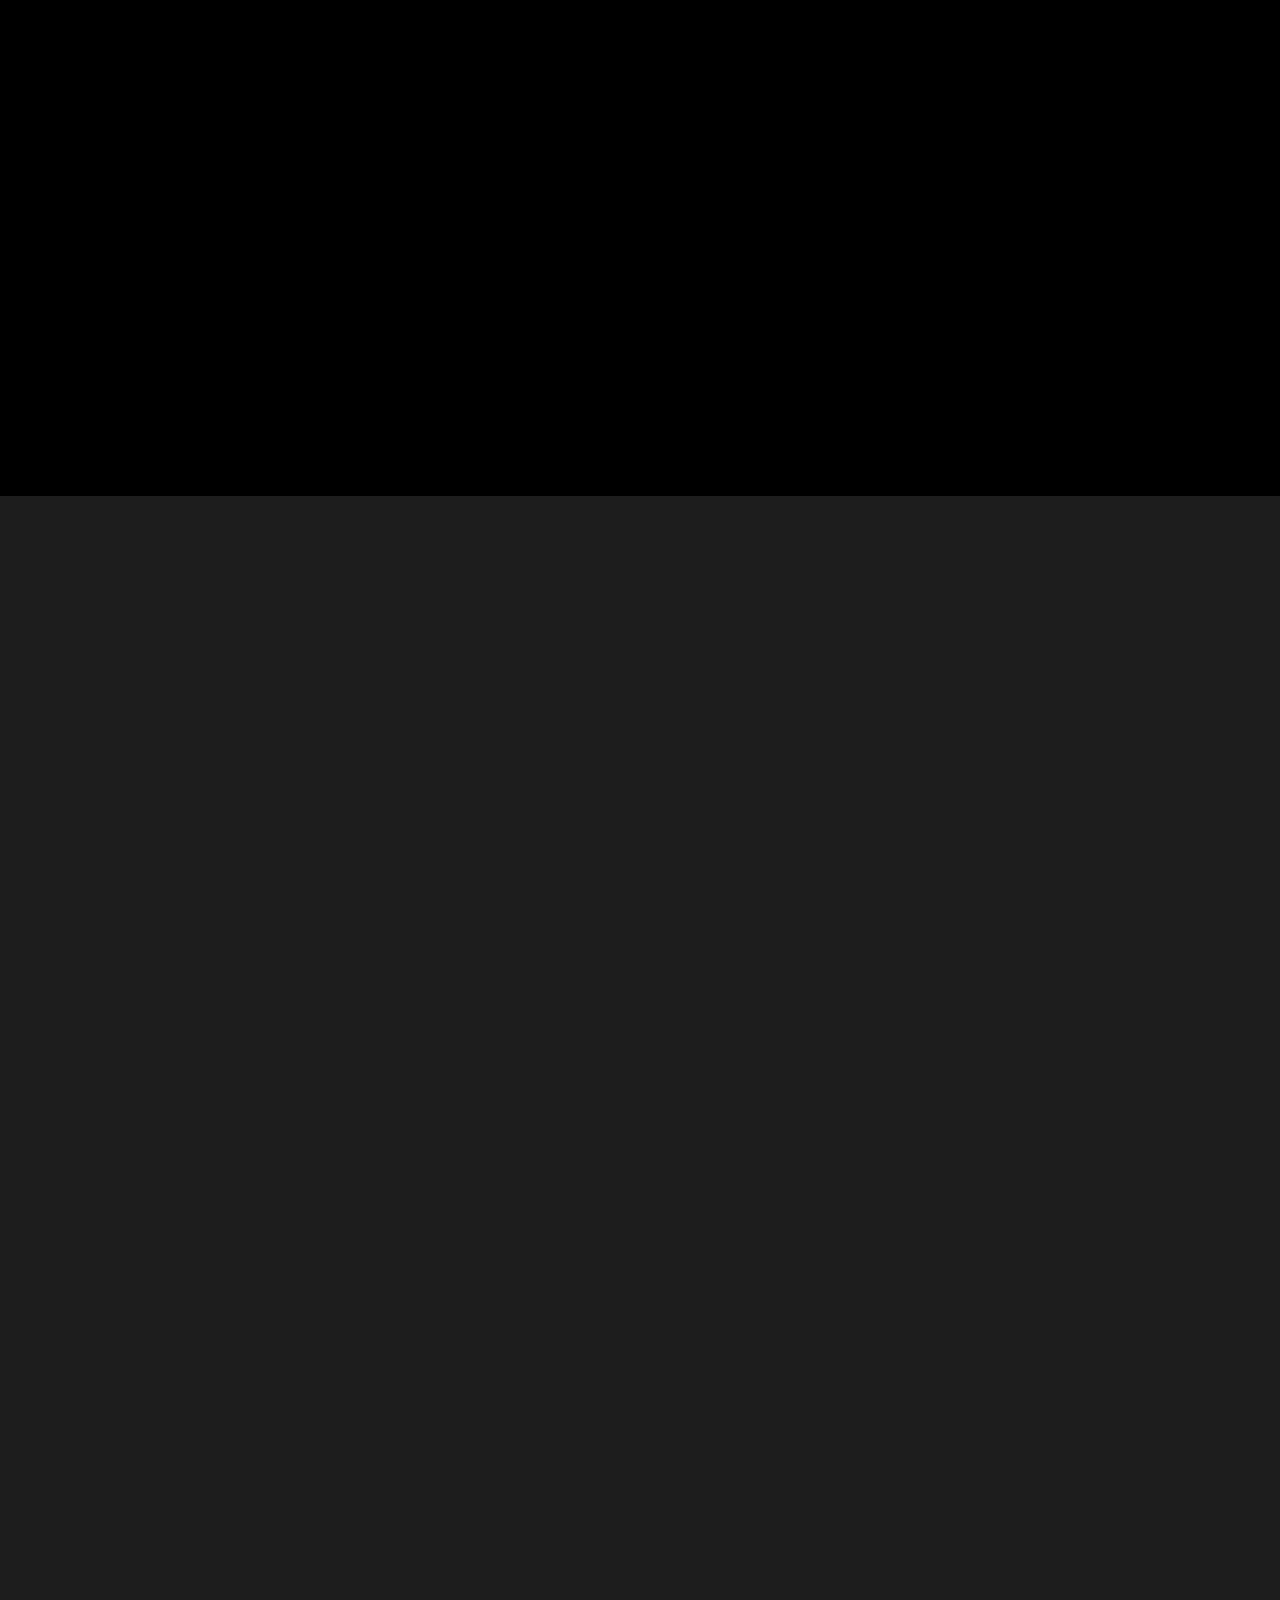
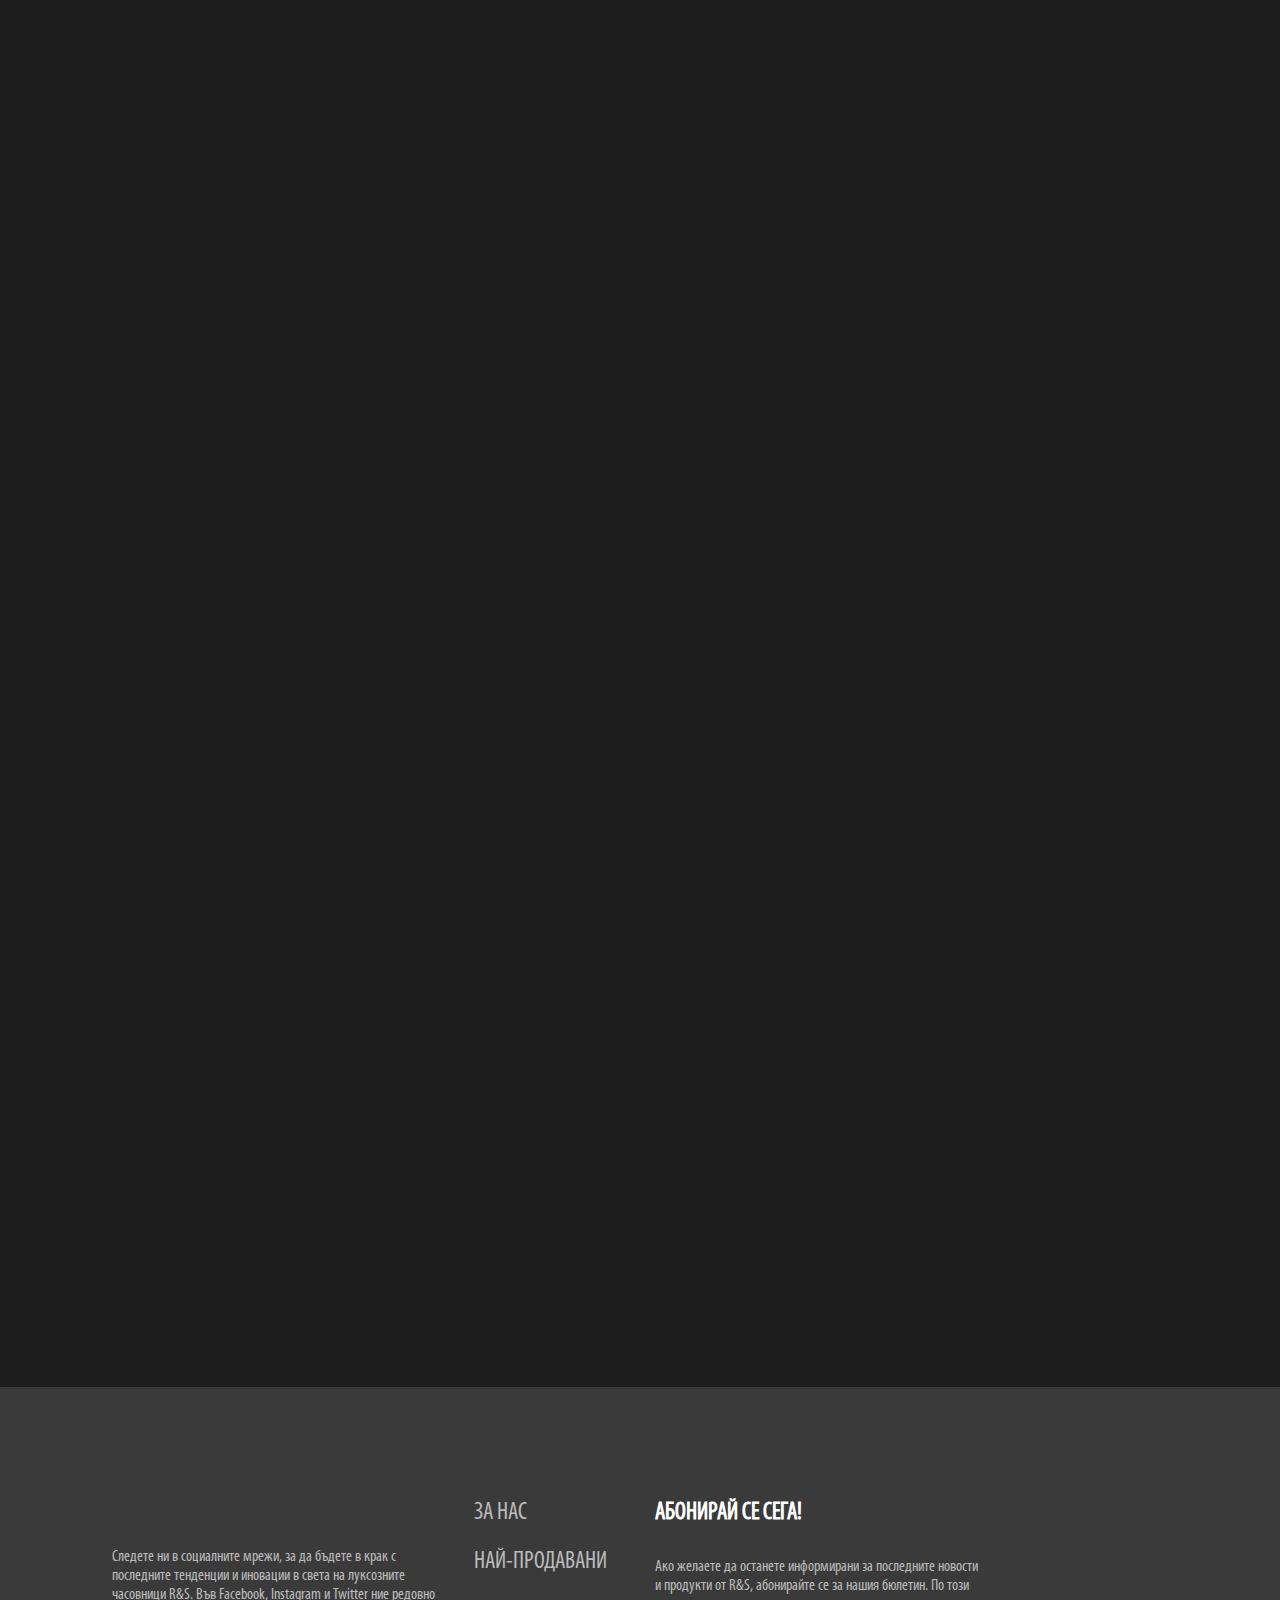
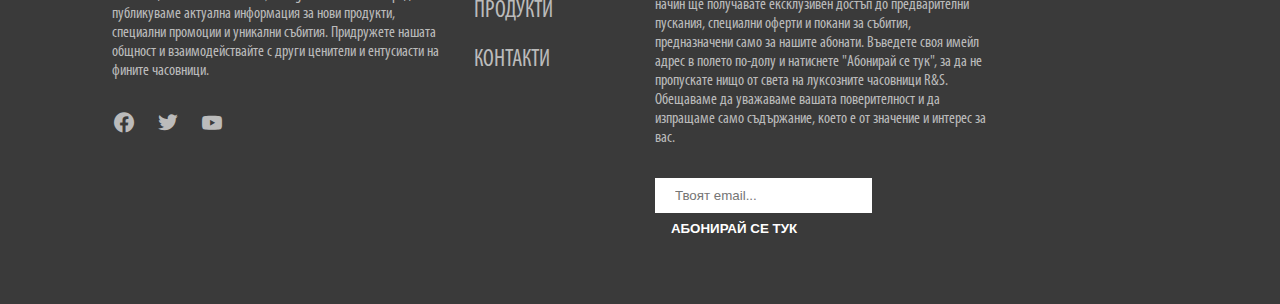
==== commit 6c5c461d: "69" ====
--- a/index.html
+++ b/index.html
@@ -23,15 +23,14 @@
         <div class="main-menu-wrapper">
             <ul class="main-menu">
                 <li><a href="#" class="active">Начало</a></li>
-                <li><a href="#">Магазин</a></li>
-                <li><a href="#">Best sellers</a></li>
+                <li><a href="#novi">Магазин</a></li>
+                <li><a href="#bs">Best sellers</a></li>
                 <li><a href="#">Контакти</a></li>
             </ul>
         </div>
         <ul class="user-menu">
             <li><a href="#"><i class='bx bx-shopping-bag'></i></a></li>
             <li><a href="#"><i class='bx bx-user'></i></a></li>
-            <li><a href="#"><i class='bx bx-search'></i></a></li>
         </ul>
     </header>
     <!-- end header -->
@@ -156,7 +155,7 @@
     <!-- end category section -->
 
     <!-- new arrivals section -->
-    <div class="section">
+    <div class="section" id="novi" >
         <div class="section-title">
             <h3 class="second-title to-right show-on-scroll">Нови Часовници</h3>
             <h3 class="main-title to-left show-on-scroll">Нови попълнения</h3>
@@ -268,7 +267,7 @@
     <!-- end new arrivals section -->
 
     <!-- special bike -->
-    <div class="section special-section">
+    <div class="section special-section" id="bs">
         <div class="section-title">
             <h3 class="second-title to-left show-on-scroll">
                 Най-продаван
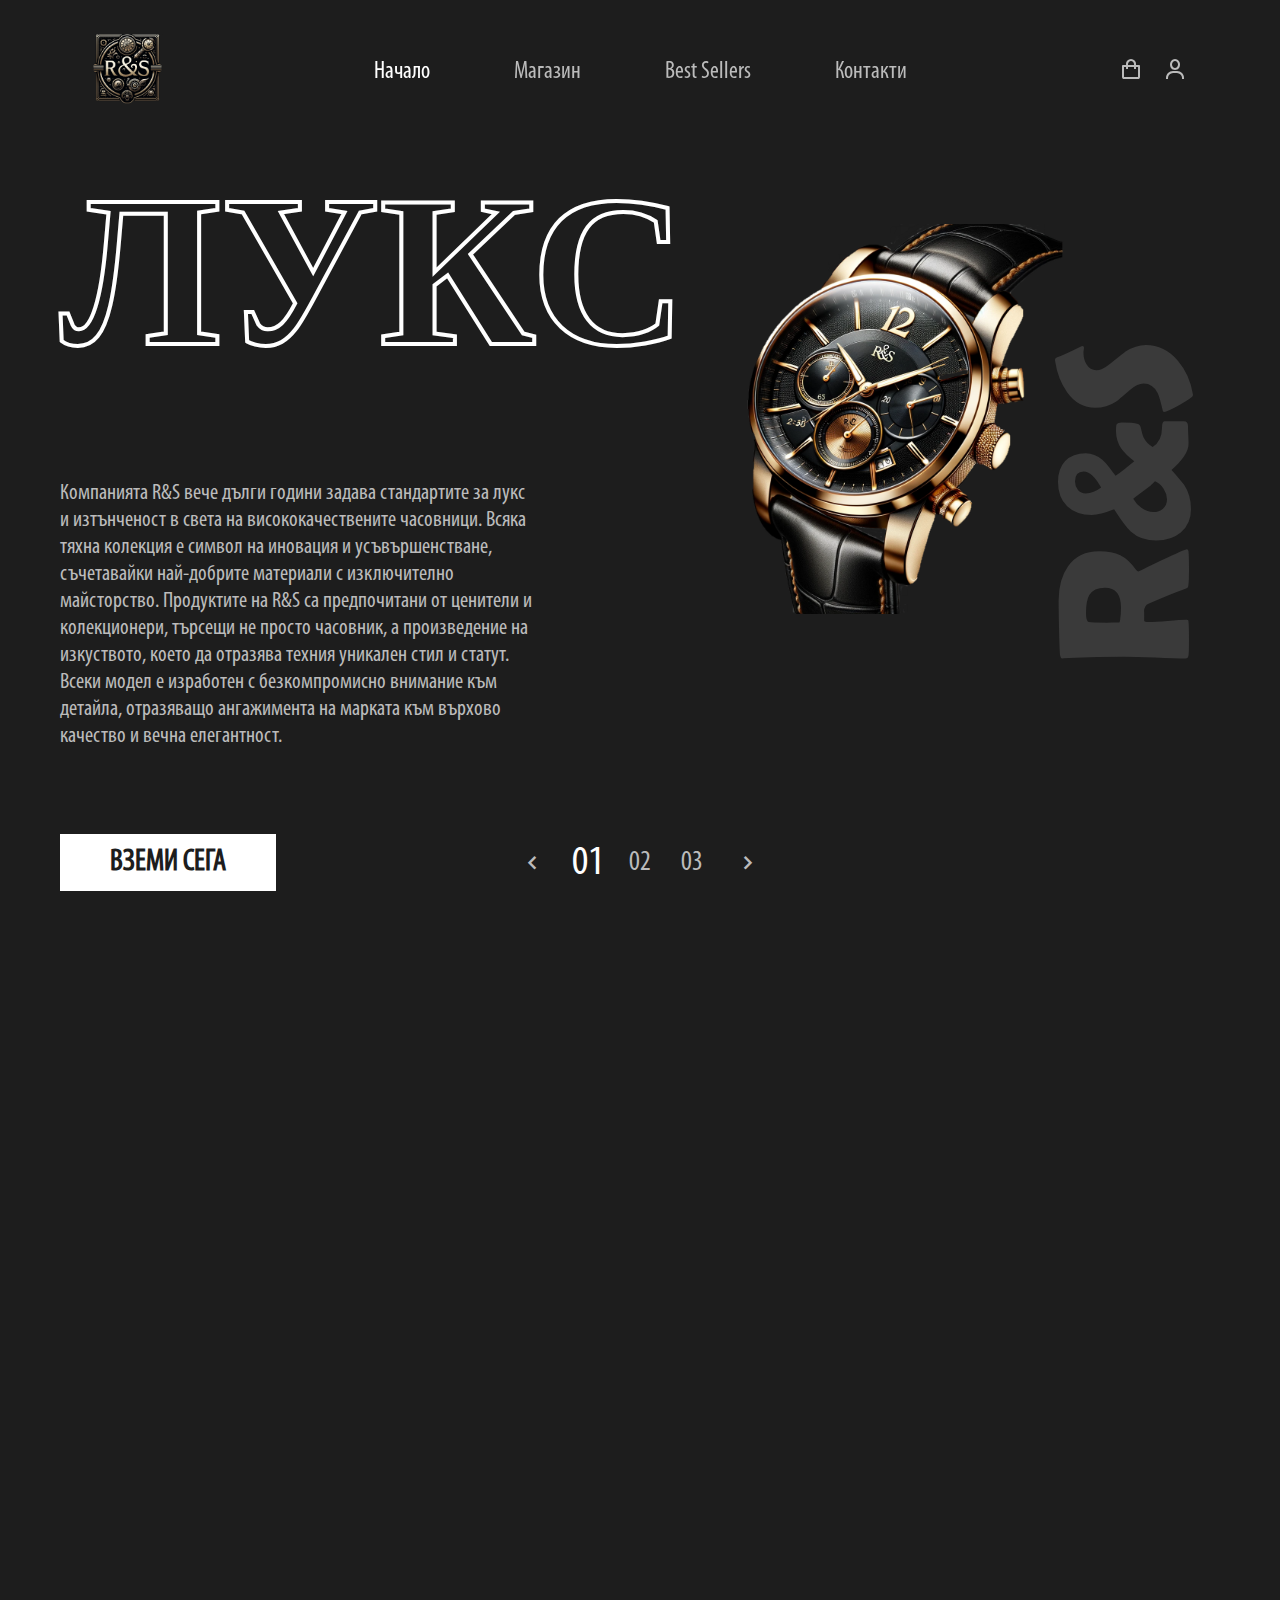
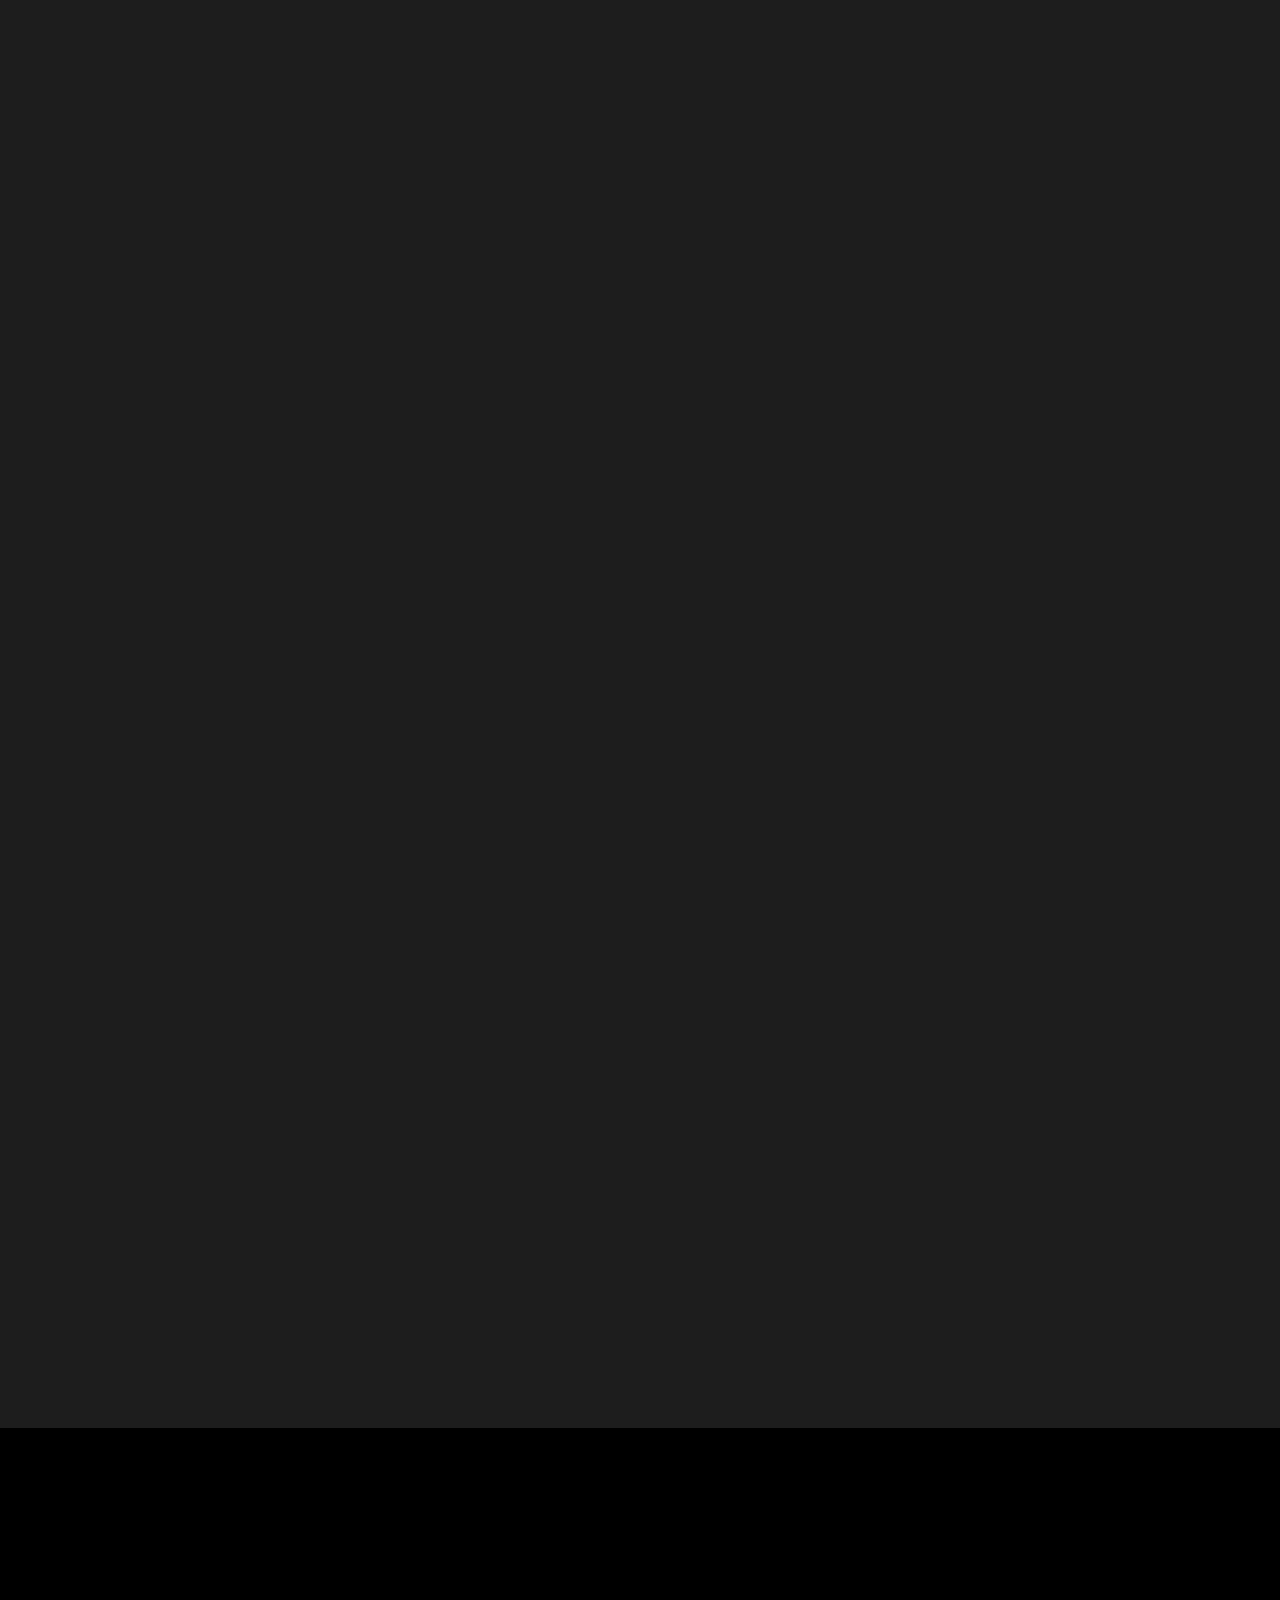
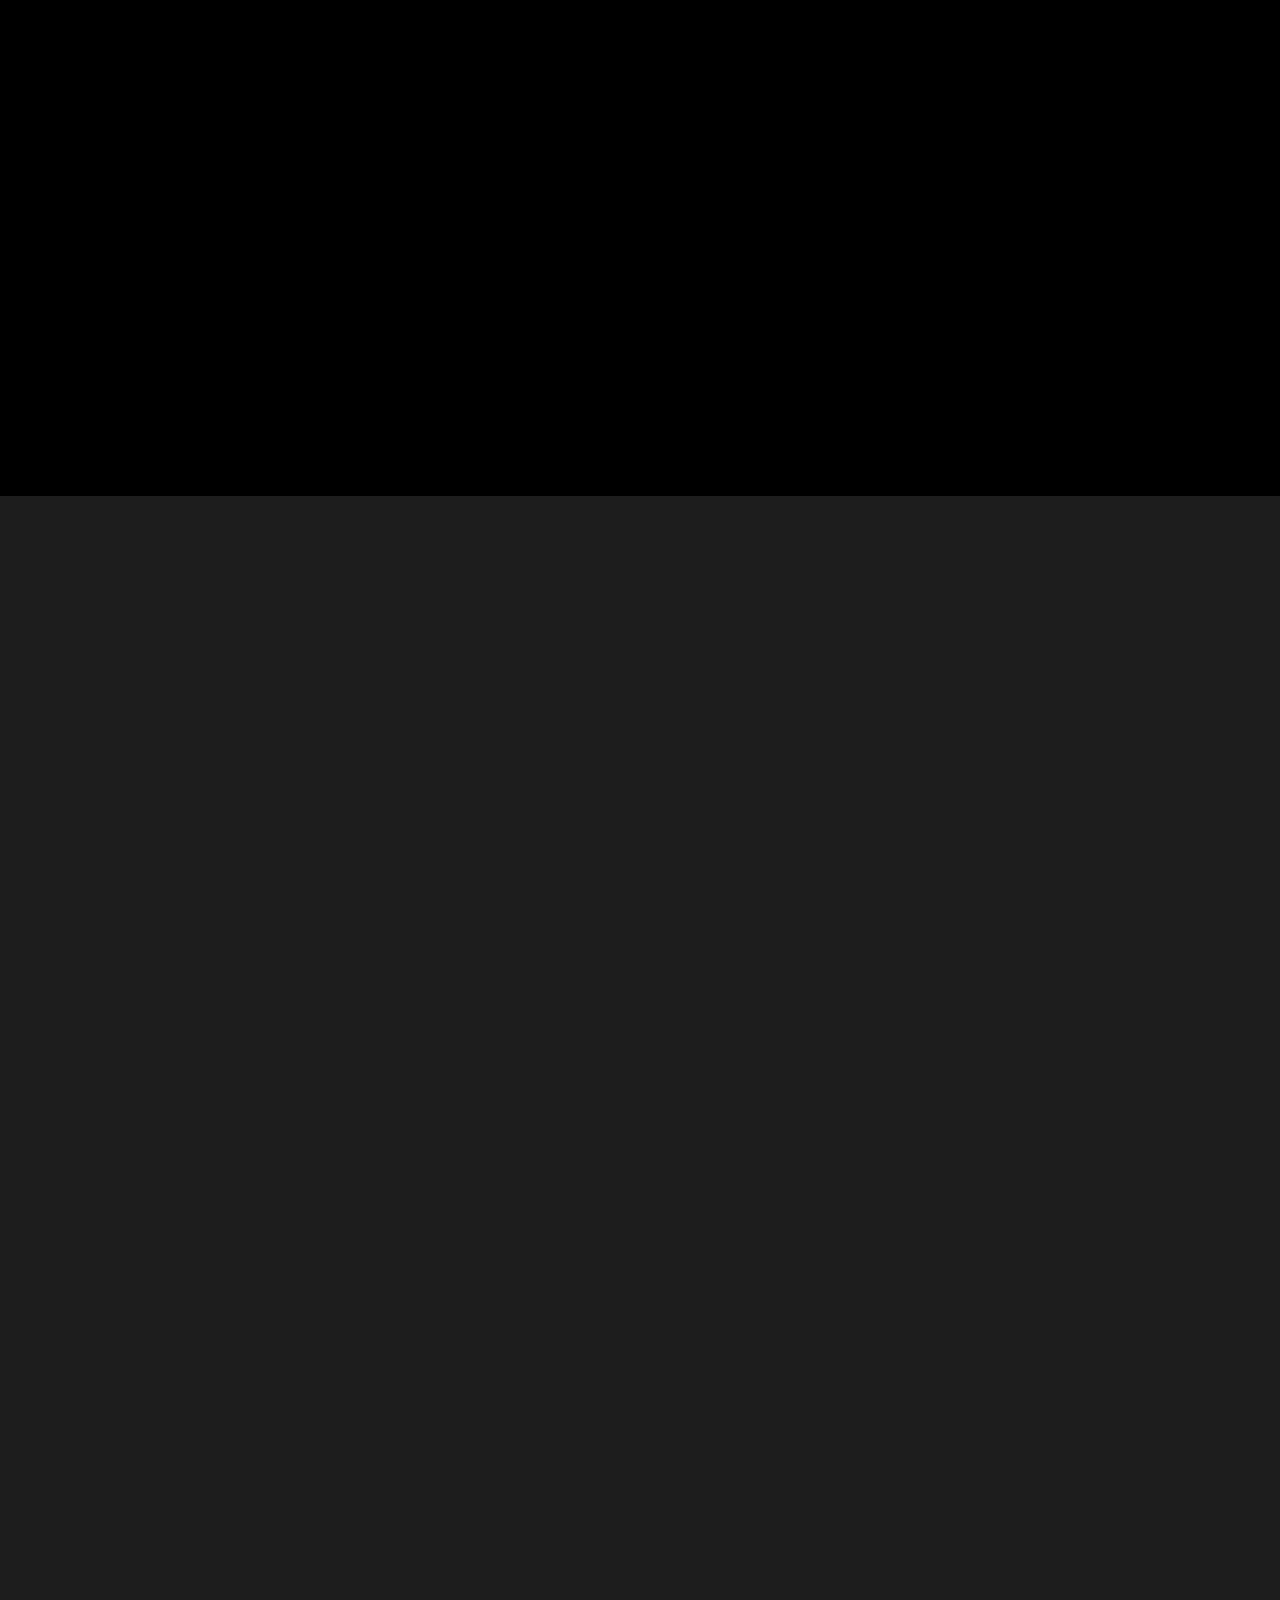
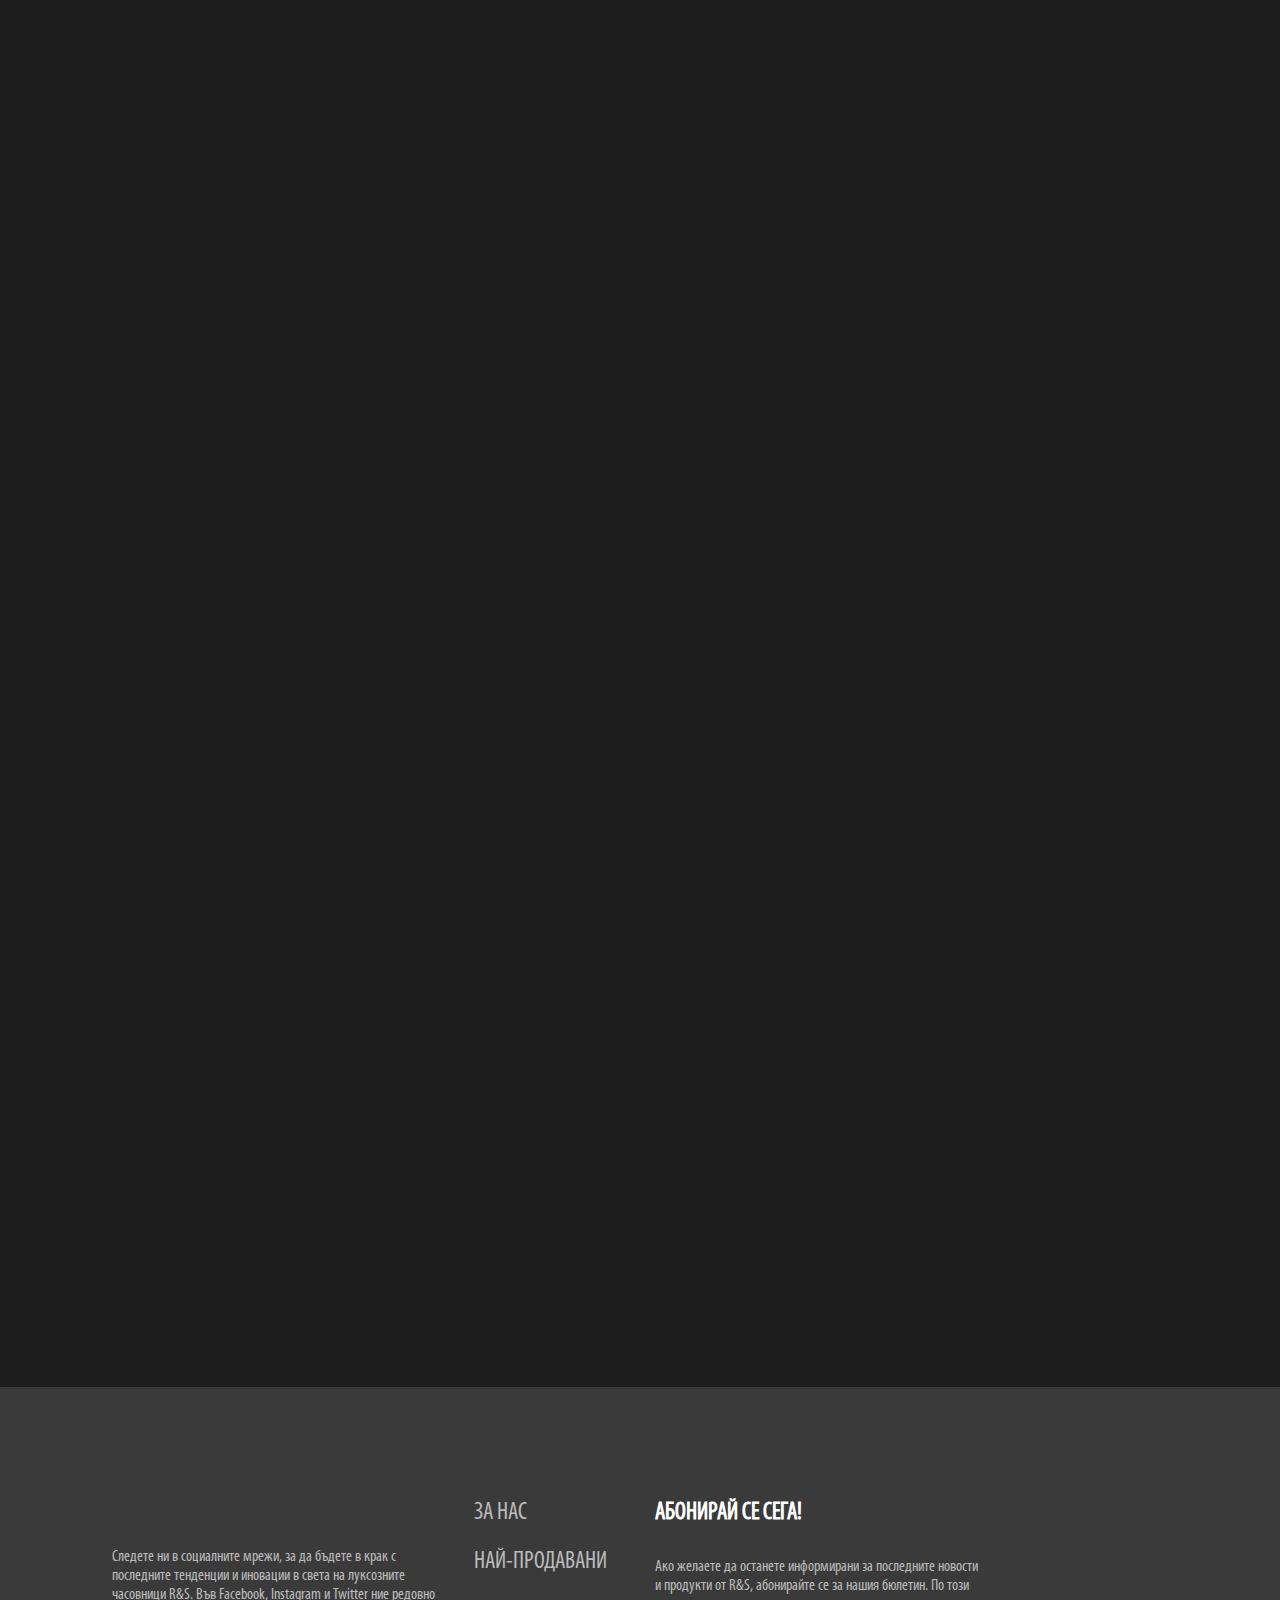
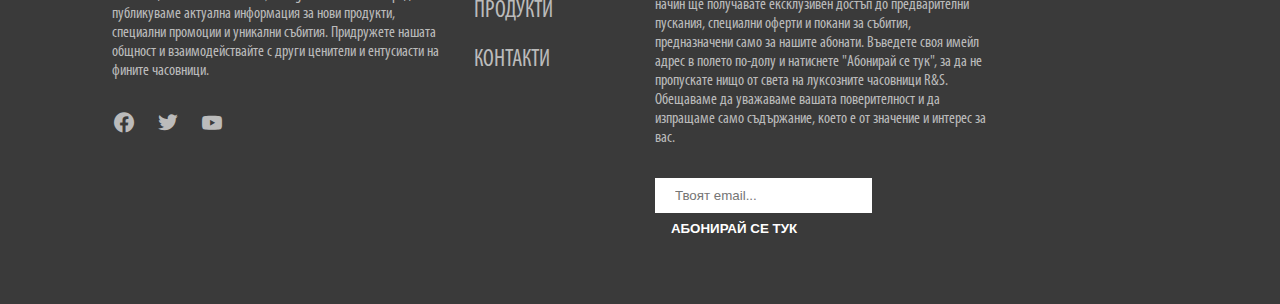
==== commit 1a23cefb: "vruzki v menuto" ====
--- a/index.html
+++ b/index.html
@@ -25,11 +25,11 @@
                 <li><a href="#" class="active">Начало</a></li>
                 <li><a href="#novi">Магазин</a></li>
                 <li><a href="#bs">Best sellers</a></li>
-                <li><a href="#">Контакти</a></li>
+                <li><a href="contacts.html">Контакти</a></li>
             </ul>
         </div>
         <ul class="user-menu">
-            <li><a href="#"><i class='bx bx-shopping-bag'></i></a></li>
+            <li><a href="cart.html"><i class='bx bx-shopping-bag'></i></a></li>
             <li><a href="#"><i class='bx bx-user'></i></a></li>
         </ul>
     </header>
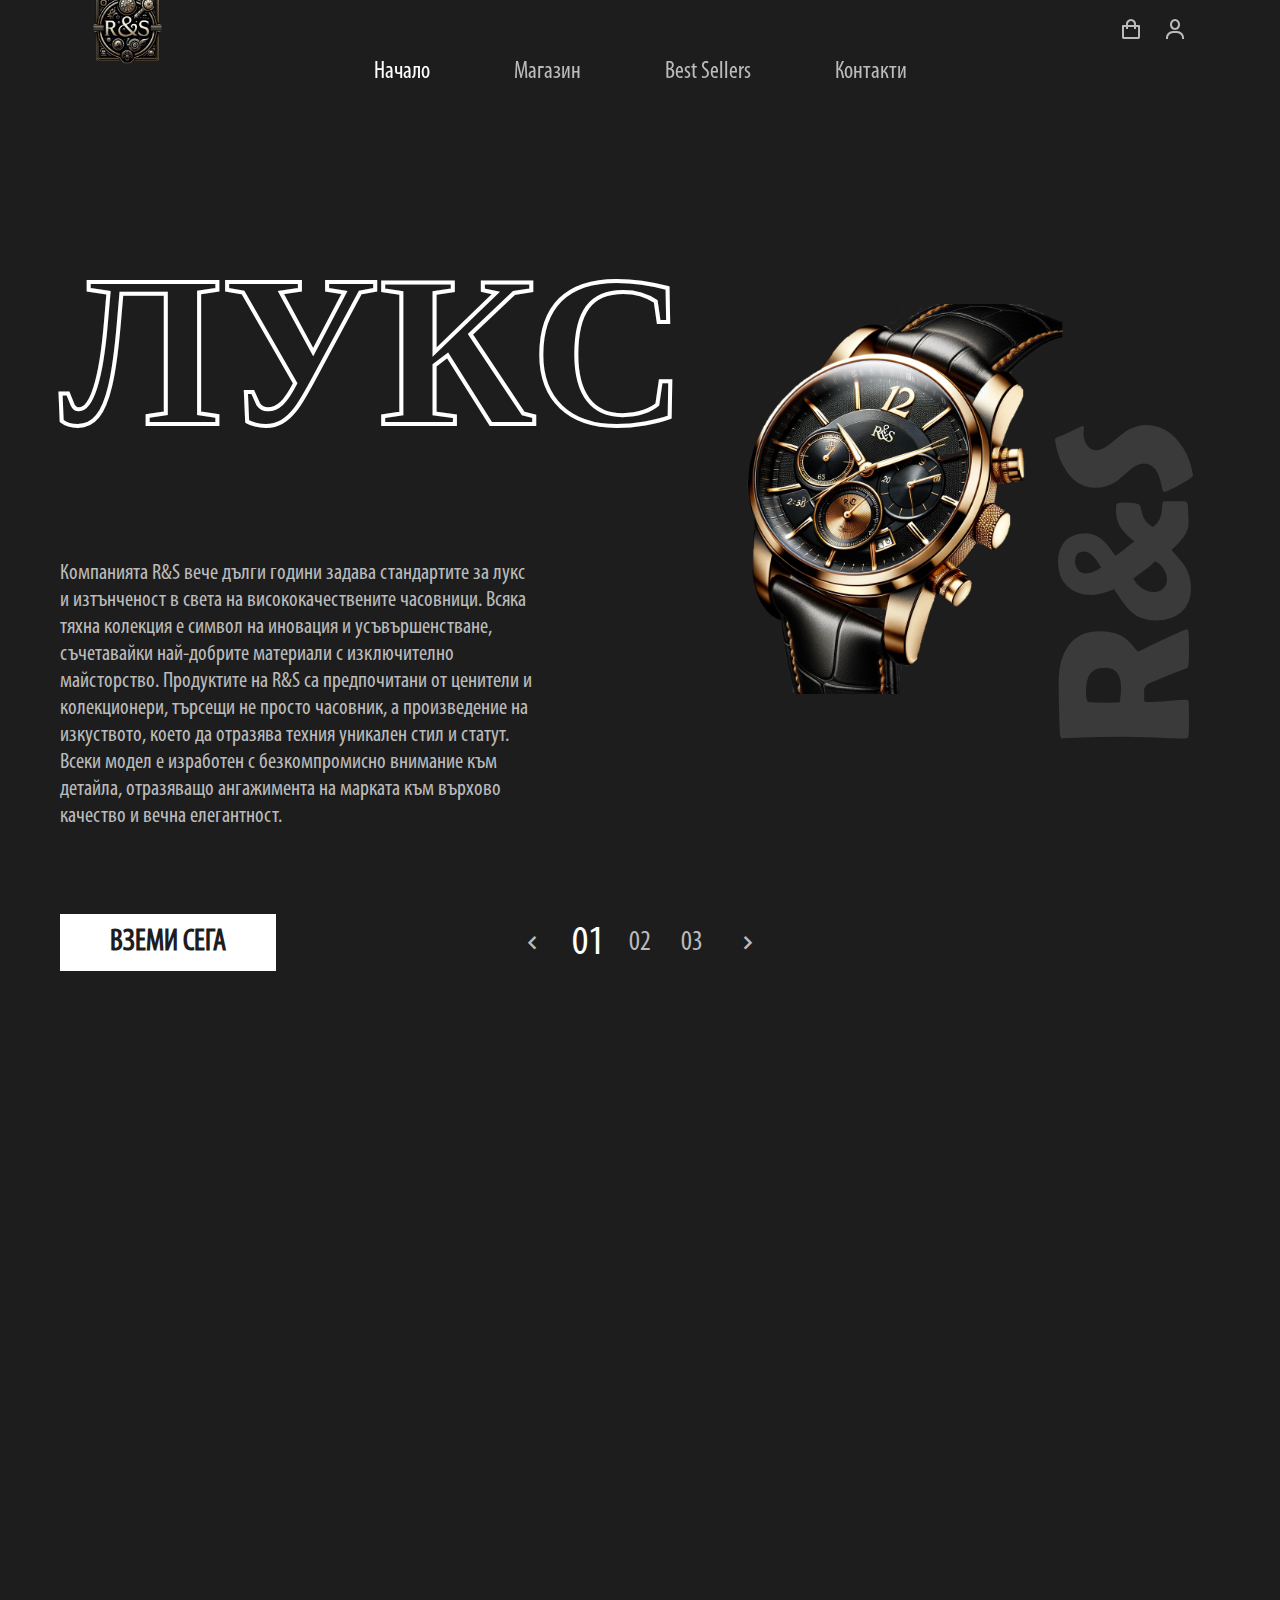
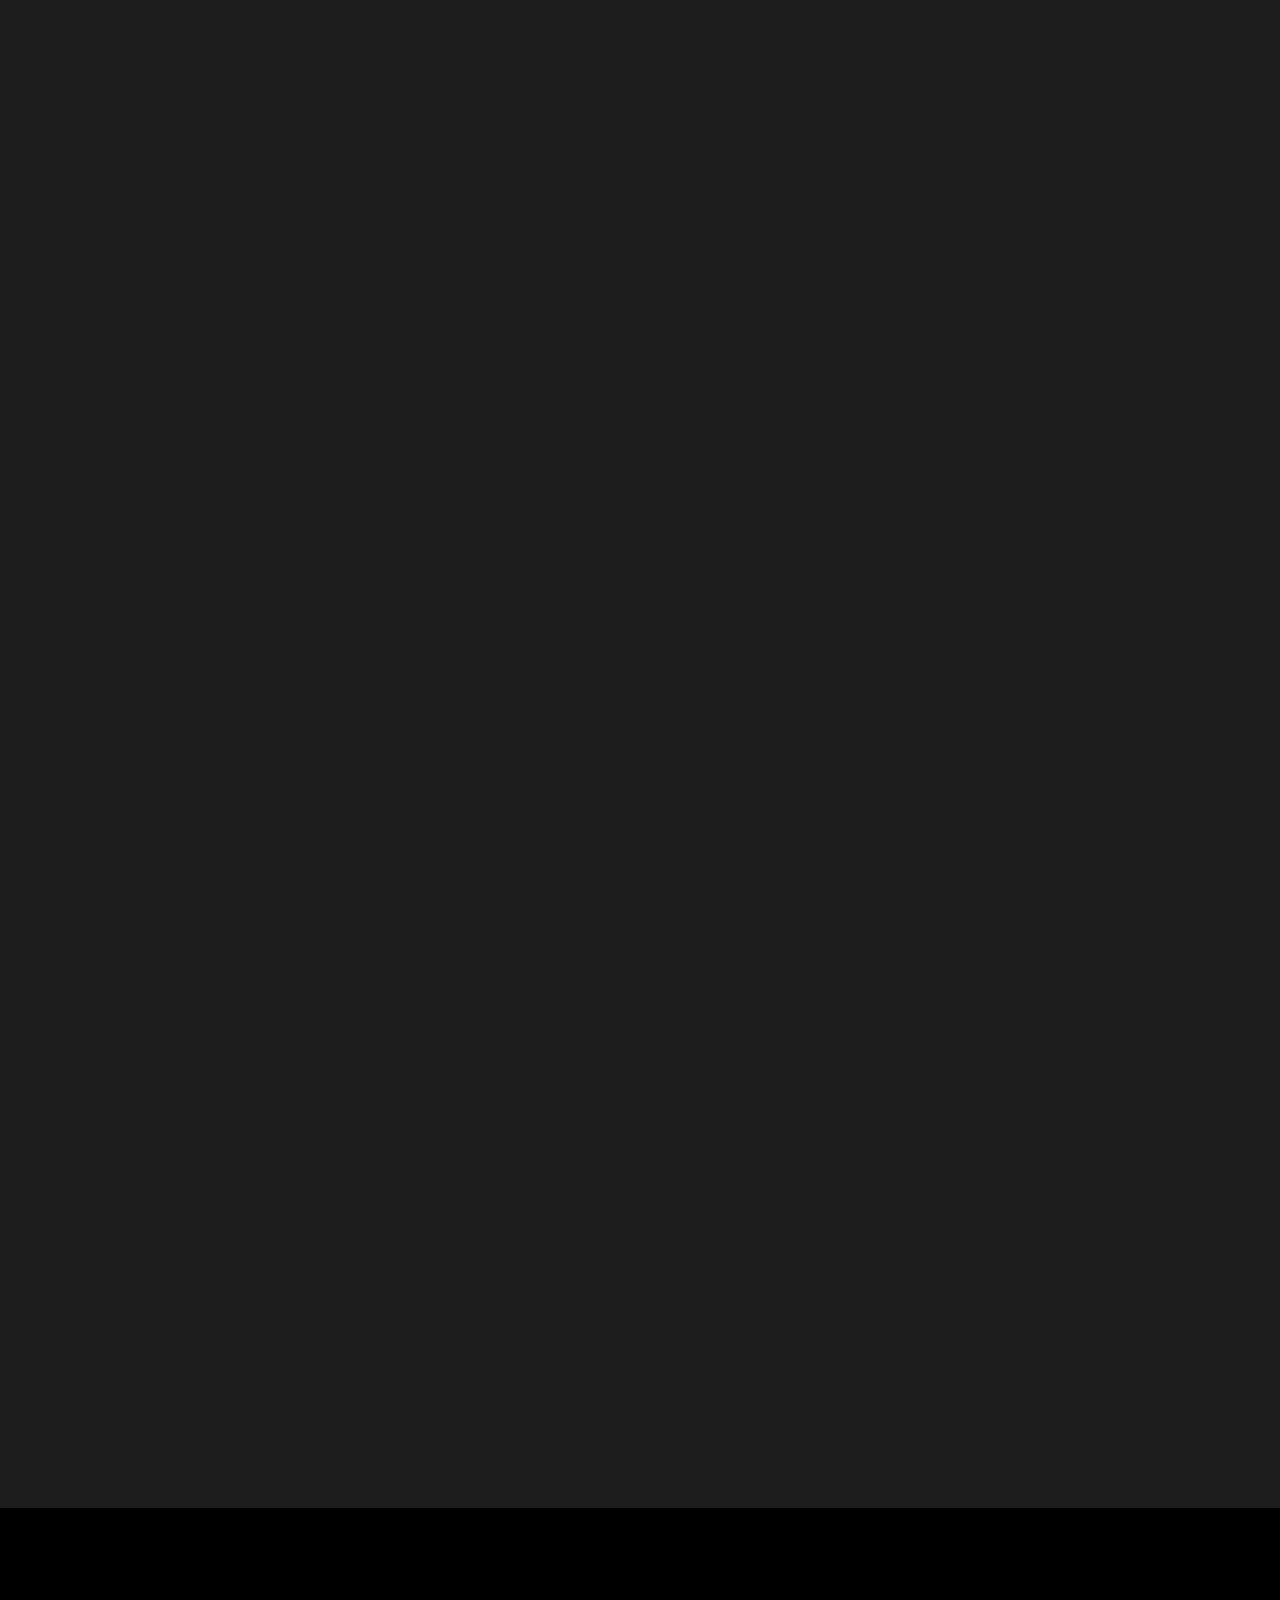
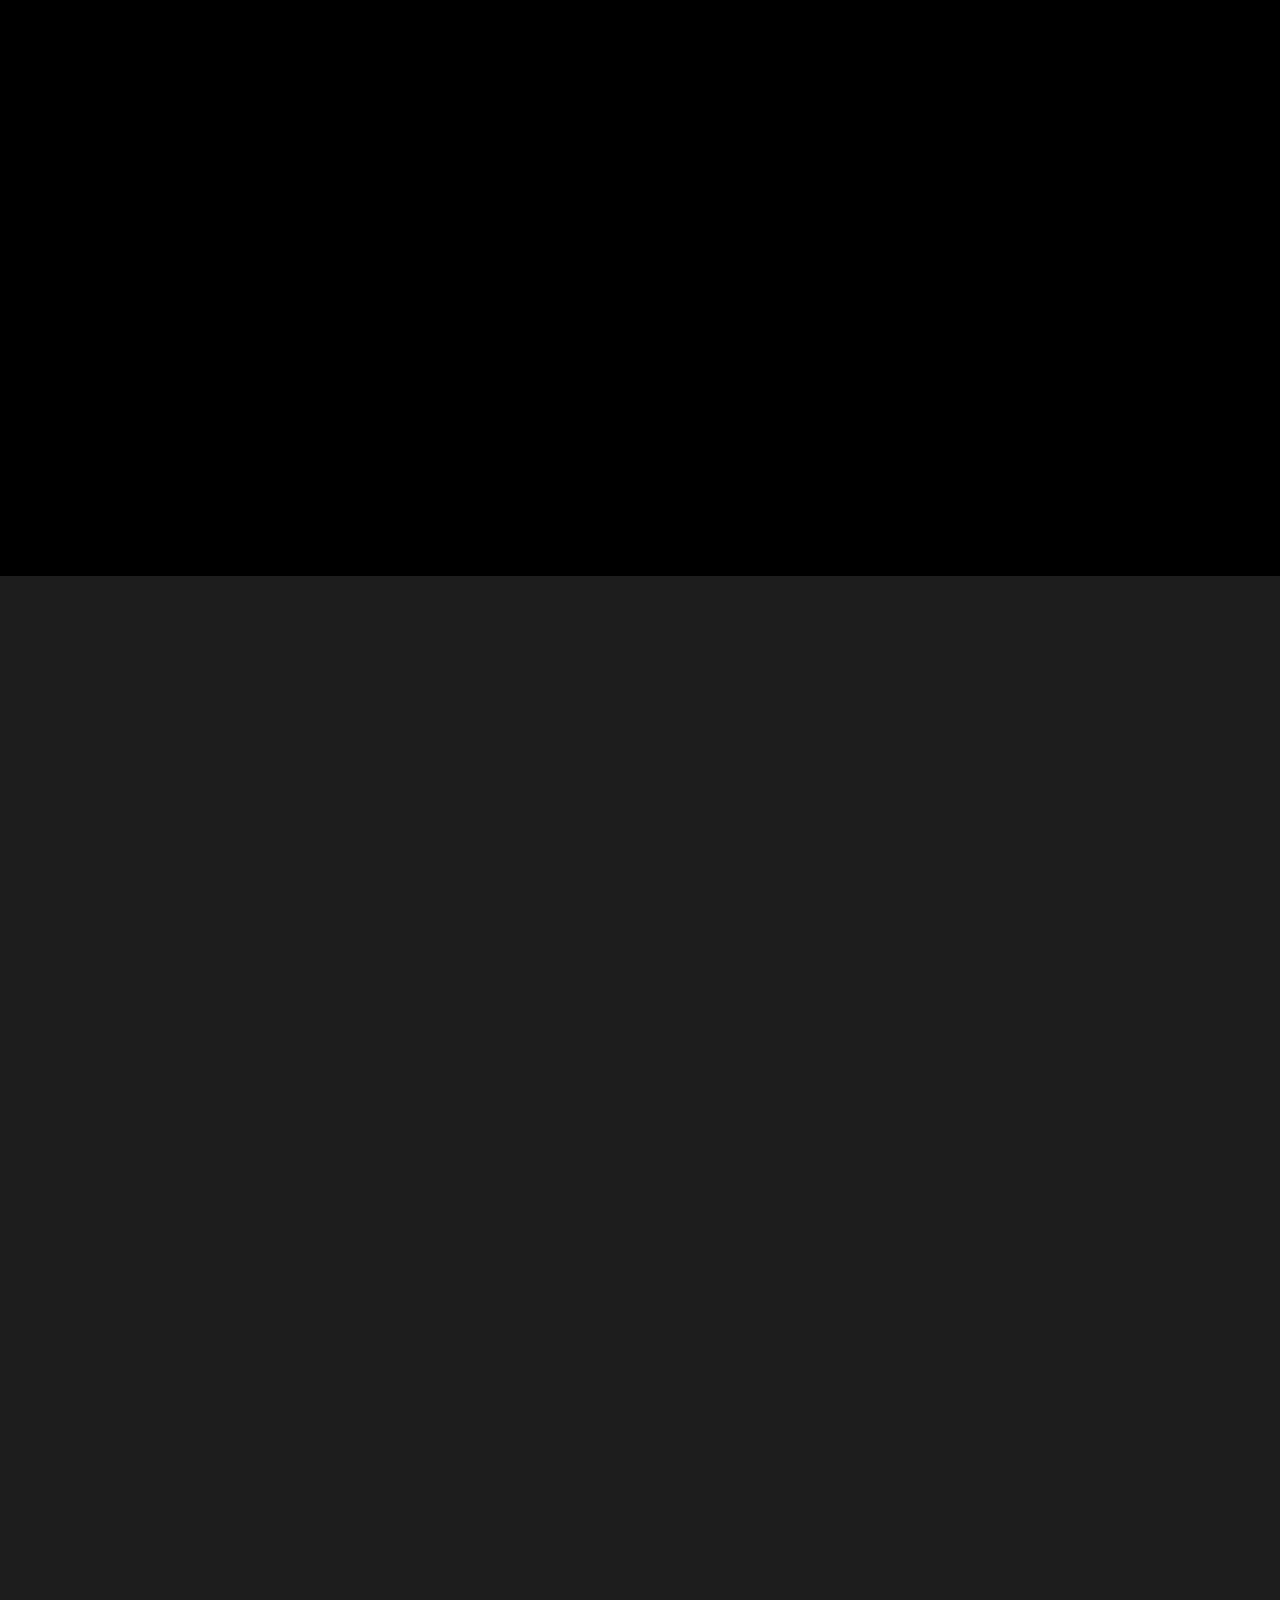
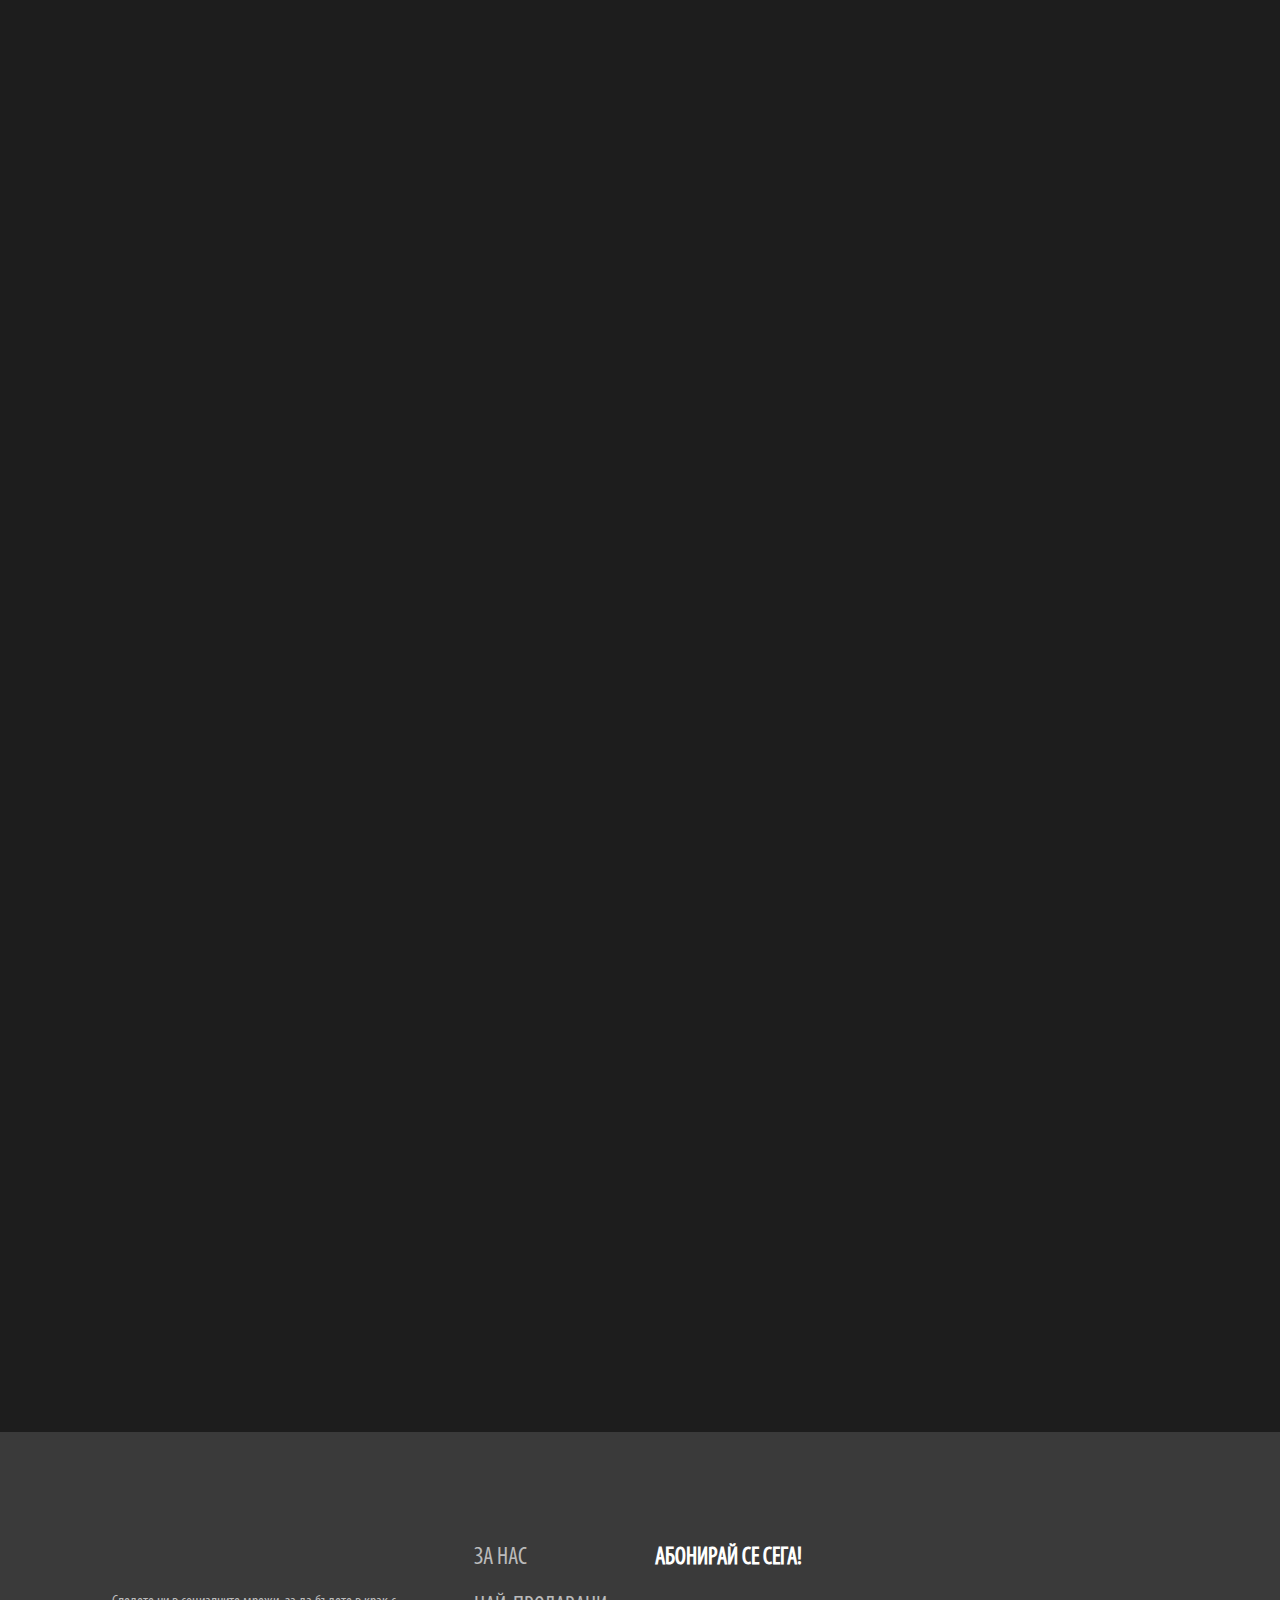
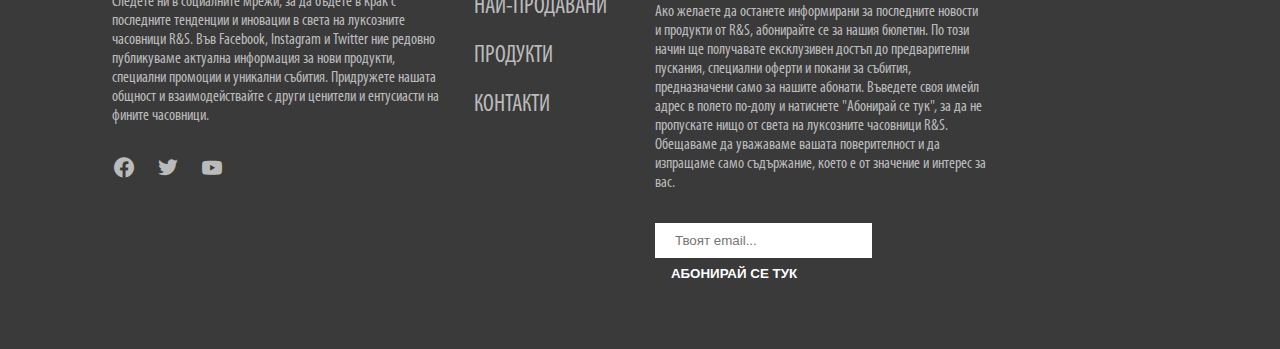
==== commit 1f1aec71: "stranici za produkti" ====
--- a/index.html
+++ b/index.html
@@ -49,7 +49,7 @@
                             Компанията R&S вече дълги години задава стандартите за лукс и изтънченост в света на висококачествените часовници. Всяка тяхна колекция е символ на иновация и усъвършенстване, съчетавайки най-добрите материали с изключително майсторство. Продуктите на R&S са предпочитани от ценители и колекционери, търсещи не просто часовник, а произведение на изкуството, което да отразява техния уникален стил и статут. Всеки модел е изработен с безкомпромисно внимание към детайла, отразяващо ангажимента на марката към върхово качество и вечна елегантност.</p>
                     </div>
                     <div class="slide-btn">
-                        <a href="#" class="hero-btn">
+                        <a href="./watch5.html" class="hero-btn">
                             Вземи СЕГА
                         </a>
                     </div>
@@ -70,8 +70,8 @@
                             Компанията R&S вече дълги години задава стандартите за лукс и изтънченост в света на висококачествените часовници. Всяка тяхна колекция е символ на иновация и усъвършенстване, съчетавайки най-добрите материали с изключително майсторство. Продуктите на R&S са предпочитани от ценители и колекционери, търсещи не просто часовник, а произведение на изкуството, което да отразява техния уникален стил и статут. Всеки модел е изработен с безкомпромисно внимание към детайла, отразяващо ангажимента на марката към върхово качество и вечна елегантност.</p>
                     </div>
                     <div class="slide-btn">
-                        <a href="#" class="hero-btn">
-                            buy now
+                        <a href="./watch11.html" class="hero-btn">
+                            Вземи СЕГА
                         </a>
                     </div>
                 </div>
@@ -91,8 +91,8 @@
                             Компанията R&S вече дълги години задава стандартите за лукс и изтънченост в света на висококачествените часовници. Всяка тяхна колекция е символ на иновация и усъвършенстване, съчетавайки най-добрите материали с изключително майсторство. Продуктите на R&S са предпочитани от ценители и колекционери, търсещи не просто часовник, а произведение на изкуството, което да отразява техния уникален стил и статут. Всеки модел е изработен с безкомпромисно внимание към детайла, отразяващо ангажимента на марката към върхово качество и вечна елегантност.</p>
                     </div>
                     <div class="slide-btn">
-                        <a href="#" class="hero-btn">
-                            buy now
+                        <a href="./watch4.html" class="hero-btn">
+                            Вземи СЕГА
                         </a>
                     </div>
                 </div>
@@ -170,9 +170,9 @@
                 <div class="col-5 col-center">
                     <div class="to-right show-on-scroll">
                         <div class="product-card product-card-large">
-                            <a href="#">
-                                <div class="product-card-img">
-                                    <img src="./images/3.png" alt="">
+                            <a href="./watch1.html">
+                                <div class="product-card-img">
+                                    <img href="./watch1.html" src="./images/3.png" alt="">
                                 </div>
                                 <h3 class="product-name">
                                     Луксозна Епоха
@@ -190,7 +190,7 @@
                         <div class="col-6">
                             <div class="to-top show-on-scroll">
                                 <div class="product-card">
-                                    <a href="#">
+                                    <a href="./watch2.html">
                                         <div class="product-card-img">
                                             <img src="./images/7.png" alt="">
                                         </div>
@@ -208,7 +208,7 @@
                         <div class="col-6">
                             <div class="to-top show-on-scroll">
                                 <div class="product-card">
-                                    <a href="#">
+                                    <a href="./watch3.html">
                                         <div class="product-card-img">
                                             <img src="./images/9.png" alt="">
                                         </div>
@@ -226,7 +226,7 @@
                         <div class="col-6">
                             <div class="to-top show-on-scroll">
                                 <div class="product-card">
-                                    <a href="#">
+                                    <a href="./watch4.html">
                                         <div class="product-card-img">
                                             <img src="./images/11.png" alt="">
                                         </div>
@@ -244,7 +244,7 @@
                         <div class="col-6">
                             <div class="to-top show-on-scroll">
                                 <div class="product-card">
-                                    <a href="#">
+                                    <a href="./watch5.html">
                                         <div class="product-card-img">
                                             <img src="./images/5.png" alt="">
                                         </div>
@@ -277,7 +277,7 @@
                 $2,500
             </div>
             <div class="to-top show-on-scroll">
-                <a href="#" class="btn">Купи</a>
+                <a href="./watch6.html" class="btn">Купи</a>
             </div>
         </div>
         <div class="special-img">
@@ -302,135 +302,135 @@
                 <div class="col-3">
                     <div class="to-top show-on-scroll">
                         <div class="product-card">
+                            <a href="./watch2.html">
+                                <div class="product-card-img">
+                                    <img src="./images/4.png" alt="">
+                                </div>
+                                <h3 class="product-name">
+                                    Кадифен Час
+                                </h3>
+                                <span class="product-price">
+                                    $2,000
+                                </span>
+                            </a>
+                            <button class="btn">Добави в количката</button>
+                        </div>
+                    </div>
+                </div>
+                <div class="col-3">
+                    <div class="to-top show-on-scroll">
+                        <div class="product-card">
+                            <a href="./watch7.html">
+                                <div class="product-card-img">
+                                    <img src="./images/6.png" alt="">
+                                </div>
+                                <h3 class="product-name">
+                                    Империум Елит
+                                </h3>
+                                <span class="product-price">
+                                    $2,700
+                                </span>
+                            </a>
+                            <button class="btn">Добави в количката</button>
+                        </div>
+                    </div>
+                </div>
+                <div class="col-3">
+                    <div class="to-top show-on-scroll">
+                        <div class="product-card">
+                            <a href="./watch9.html">
+                                <div class="product-card-img">
+                                    <img src="./images/9.png" alt="">
+                                </div>
+                                <h3 class="product-name">
+                                    Платинено Наследство
+                                </h3>
+                                <span class="product-price">
+                                    $2,000
+                                </span>
+                            </a>
+                            <button href="watch1.html"class="btn">Добави в количката</button>
+                        </div>
+                    </div>
+                </div>
+                <div class="col-3">
+                    <div class="to-top show-on-scroll">
+                        <div class="product-card">
+                            <a href="./watch10.html">
+                                <div class="product-card-img">
+                                    <img src="./images/12.png" alt="">
+                                </div>
+                                <h3 class="product-name">
+                                    Регал Темпо
+                                </h3>
+                                <span class="product-price">
+                                    $1,800
+                                </span>
+                            </a>
+                            <button class="btn">Добави в количката</button>
+                        </div>
+                    </div>
+                </div>
+                <div class="col-3">
+                    <div class="to-top show-on-scroll">
+                        <div class="product-card">
+                            <a href="./watch11.html">
+                                <div class="product-card-img">
+                                    <img src="./images/9.png" alt="">
+                                </div>
+                                <h3 class="product-name">
+                                    Веларио Елеганс
+                                </h3>
+                                <span class="product-price">
+                                    $3,400
+                                </span>
+                            </a>
+                            <button class="btn">Добави в количката</button>
+                        </div>
+                    </div>
+                </div>
+                <div class="col-3">
+                    <div class="to-top show-on-scroll">
+                        <div class="product-card">
                             <a href="#">
                                 <div class="product-card-img">
+                                    <img src="./images/3.png" alt="">
+                                </div>
+                                <h3 class="product-name">
+                                    Прима Вивера
+                                </h3>
+                                <span class="product-price">
+                                    $3,200
+                                </span>
+                            </a>
+                            <button class="btn">Добави в количката</button>
+                        </div>
+                    </div>
+                </div>
+                <div class="col-3">
+                    <div class="to-top show-on-scroll">
+                        <div class="product-card">
+                            <a href="#">
+                                <div class="product-card-img">
+                                    <img src="./images/11.png" alt="">
+                                </div>
+                                <h3 class="product-name">
+                                    Аристократ
+                                </h3>
+                                <span class="product-price">
+                                    $3,000
+                                </span>
+                            </a>
+                            <button class="btn">Добави в количката</button>
+                        </div>
+                    </div>
+                </div>
+                <div class="col-3">
+                    <div class="to-top show-on-scroll">
+                        <div class="product-card">
+                            <a href="#">
+                                <div class="product-card-img">
                                     <img src="./images/4.png" alt="">
-                                </div>
-                                <h3 class="product-name">
-                                    Кадифен Час
-                                </h3>
-                                <span class="product-price">
-                                    $2,000
-                                </span>
-                            </a>
-                            <button class="btn">Добави в количката</button>
-                        </div>
-                    </div>
-                </div>
-                <div class="col-3">
-                    <div class="to-top show-on-scroll">
-                        <div class="product-card">
-                            <a href="#">
-                                <div class="product-card-img">
-                                    <img src="./images/6.png" alt="">
-                                </div>
-                                <h3 class="product-name">
-                                    Империум Елит
-                                </h3>
-                                <span class="product-price">
-                                    $2,700
-                                </span>
-                            </a>
-                            <button class="btn">Добави в количката</button>
-                        </div>
-                    </div>
-                </div>
-                <div class="col-3">
-                    <div class="to-top show-on-scroll">
-                        <div class="product-card">
-                            <a href="#">
-                                <div class="product-card-img">
-                                    <img src="./images/8.png" alt="">
-                                </div>
-                                <h3 class="product-name">
-                                    Платинено Наследство
-                                </h3>
-                                <span class="product-price">
-                                    $2,000
-                                </span>
-                            </a>
-                            <button class="btn">Добави в количката</button>
-                        </div>
-                    </div>
-                </div>
-                <div class="col-3">
-                    <div class="to-top show-on-scroll">
-                        <div class="product-card">
-                            <a href="#">
-                                <div class="product-card-img">
-                                    <img src="./images/12.png" alt="">
-                                </div>
-                                <h3 class="product-name">
-                                    Регал Темпо
-                                </h3>
-                                <span class="product-price">
-                                    $1,800
-                                </span>
-                            </a>
-                            <button class="btn">Добави в количката</button>
-                        </div>
-                    </div>
-                </div>
-                <div class="col-3">
-                    <div class="to-top show-on-scroll">
-                        <div class="product-card">
-                            <a href="#">
-                                <div class="product-card-img">
-                                    <img src="./images/11.png" alt="">
-                                </div>
-                                <h3 class="product-name">
-                                    Веларио Елеганс
-                                </h3>
-                                <span class="product-price">
-                                    $3,400
-                                </span>
-                            </a>
-                            <button class="btn">Добави в количката</button>
-                        </div>
-                    </div>
-                </div>
-                <div class="col-3">
-                    <div class="to-top show-on-scroll">
-                        <div class="product-card">
-                            <a href="#">
-                                <div class="product-card-img">
-                                    <img src="./images/3.png" alt="">
-                                </div>
-                                <h3 class="product-name">
-                                    Прима Вивера
-                                </h3>
-                                <span class="product-price">
-                                    $3,200
-                                </span>
-                            </a>
-                            <button class="btn">Добави в количката</button>
-                        </div>
-                    </div>
-                </div>
-                <div class="col-3">
-                    <div class="to-top show-on-scroll">
-                        <div class="product-card">
-                            <a href="#">
-                                <div class="product-card-img">
-                                    <img src="./images/9.png" alt="">
-                                </div>
-                                <h3 class="product-name">
-                                    Аристократ
-                                </h3>
-                                <span class="product-price">
-                                    $3,000
-                                </span>
-                            </a>
-                            <button class="btn">Добави в количката</button>
-                        </div>
-                    </div>
-                </div>
-                <div class="col-3">
-                    <div class="to-top show-on-scroll">
-                        <div class="product-card">
-                            <a href="#">
-                                <div class="product-card-img">
-                                    <img src="./images/7.png" alt="">
                                 </div>
                                 <h3 class="product-name">
                                     Кадифен Час
@@ -455,7 +455,7 @@
             <h3 class="main-title to-left show-on-scroll">Последни новини</h3>
             <div class="btn-wrapper">
                 <div class=" to-top show-on-scroll">
-                    <a href="#" class="btn">Всички новини</a>
+                
                 </div>
             </div>
         </div>
@@ -476,7 +476,7 @@
                         <p class="news-preview">
                             По случай своята 15-годишнина, R&S изненада своите клиенти с лансирането на ограничена серия луксозни часовници. Серията включва модели с ръчно изработени циферблати и ексклузивни декорации от редки метали и скъпоценни камъни. Колекцията ще бъде представена на специално събитие в Париж този уикенд, с очаквания за висок интерес от страна на колекционери и ценители на фини часовници.
                         </p>
-                        <a href="#" class="btn">Още</a>
+           
                     </div>
                 </div>
                 <div class="col-4">
@@ -494,7 +494,7 @@
                         <p class="news-preview">
                             R&S официално обяви пускането на своята нова колекция луксозни часовници "Стелар". Колекцията се характеризира с интегриране на астрономически елементи в дизайна, включително зодиакални знаци и фази на Луната. "Стелар" ще бъде достъпна за покупка от началото на следващия месец в избрани бутици по целия свят.
                         </p>
-                        <a href="#" class="btn">Още</a>
+                   
                     </div>
                 </div>
                 <div class="col-4">
@@ -512,7 +512,7 @@
                         <p class="news-preview">
                             В стремежа си към устойчивост, R&S обяви ново партньорство с международната екологична организация Green Future. Целта на партньорството е да се подпомогне производството на екологично чисти часовници, като се използват рециклирани и биоразградими материали във всички нови модели на марката.
                         </p>
-                        <a href="#" class="btn">Още</a>
+                       
                     </div>
                 </div>
             </div>
--- a/app.css
+++ b/app.css
@@ -31,6 +31,7 @@
     color: var(--txt-color);
     font-family: MyriadProCondensed, sans-serif;
     overflow-x: hidden;
+    padding-top: 80px;
 }
 
 a {
@@ -60,6 +61,7 @@
     padding: 0 var(--header-padding);
     z-index: 99;
     transition: height 0.3s ease 0s, background-color 0.3s ease 0s;
+    padding-bottom: 80px;
 }
 
 header.shrink {
@@ -74,6 +76,13 @@
     align-items: center;
     justify-content: center;
     pointer-events: none;
+}
+
+.container {
+    max-width: 1200px;
+    margin: 0 auto;
+    padding: 120px;
+    display: flex;
 }
 
 .main-menu {
